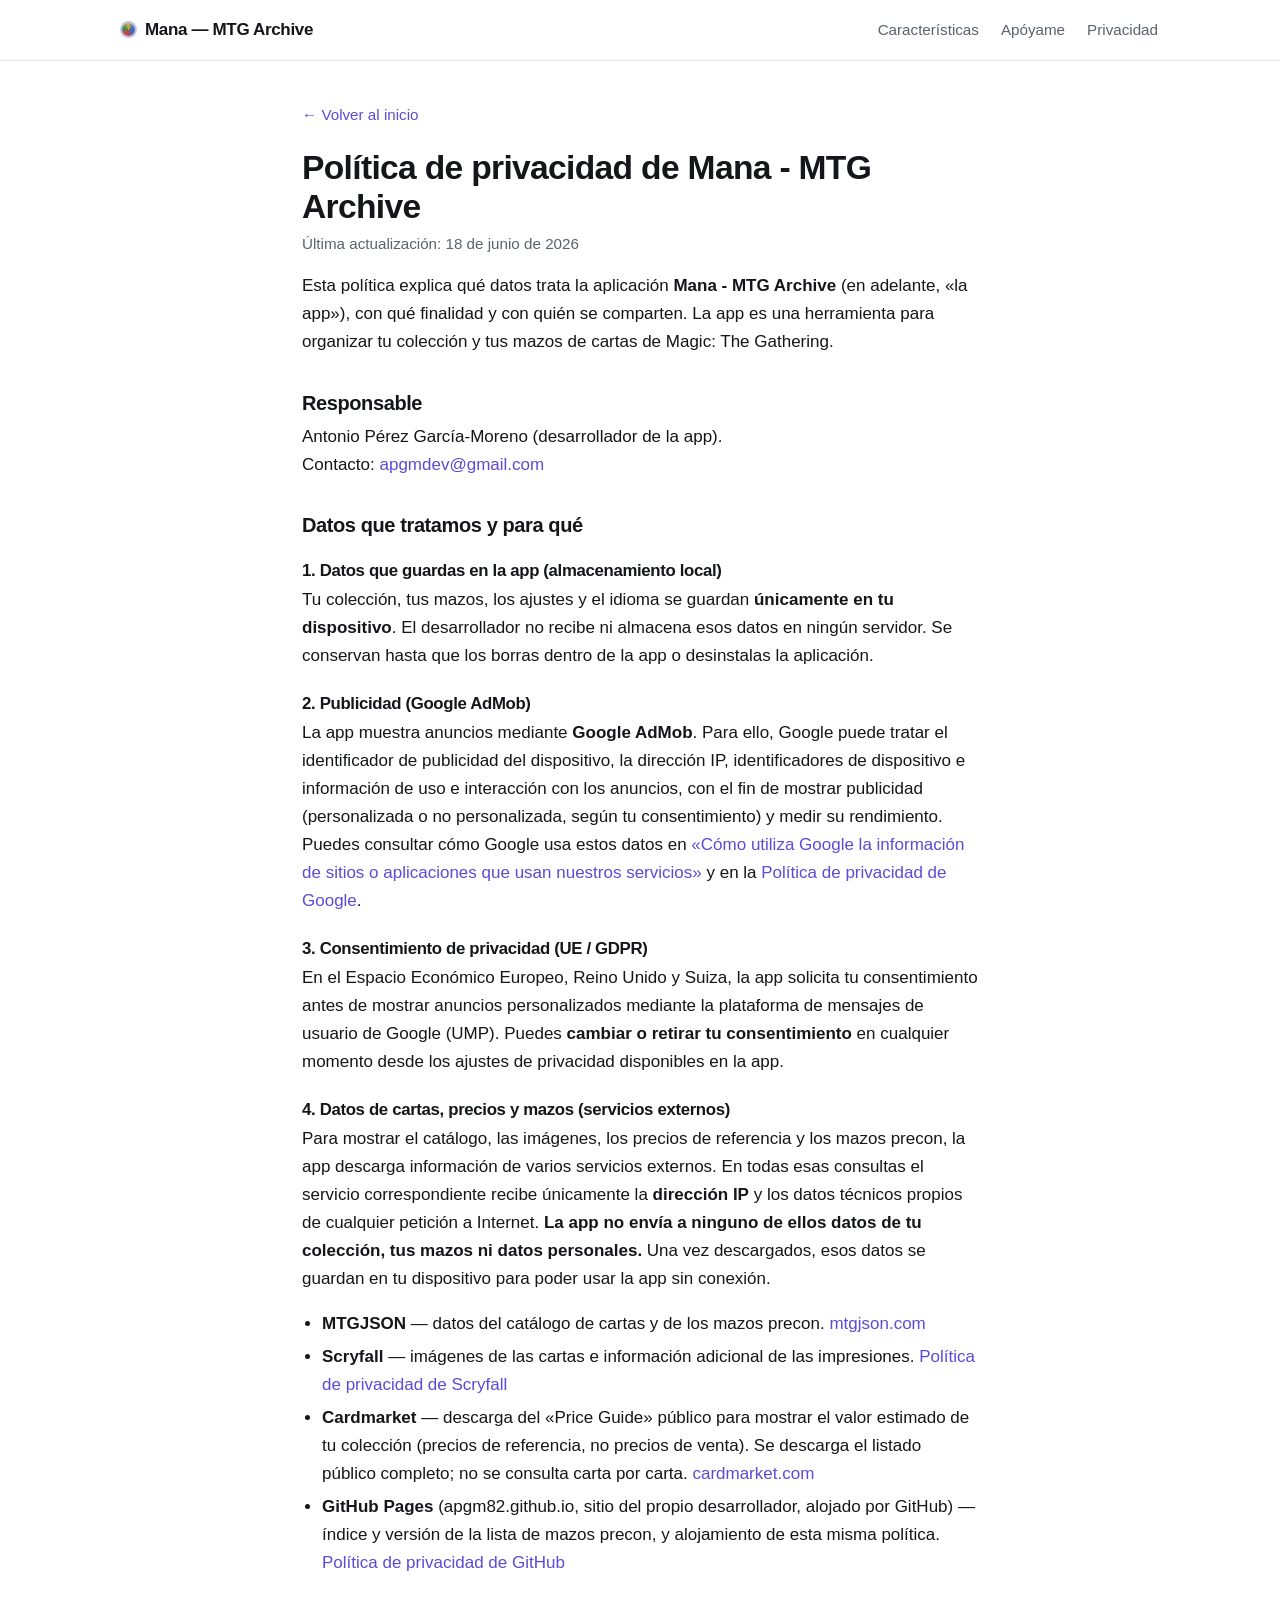
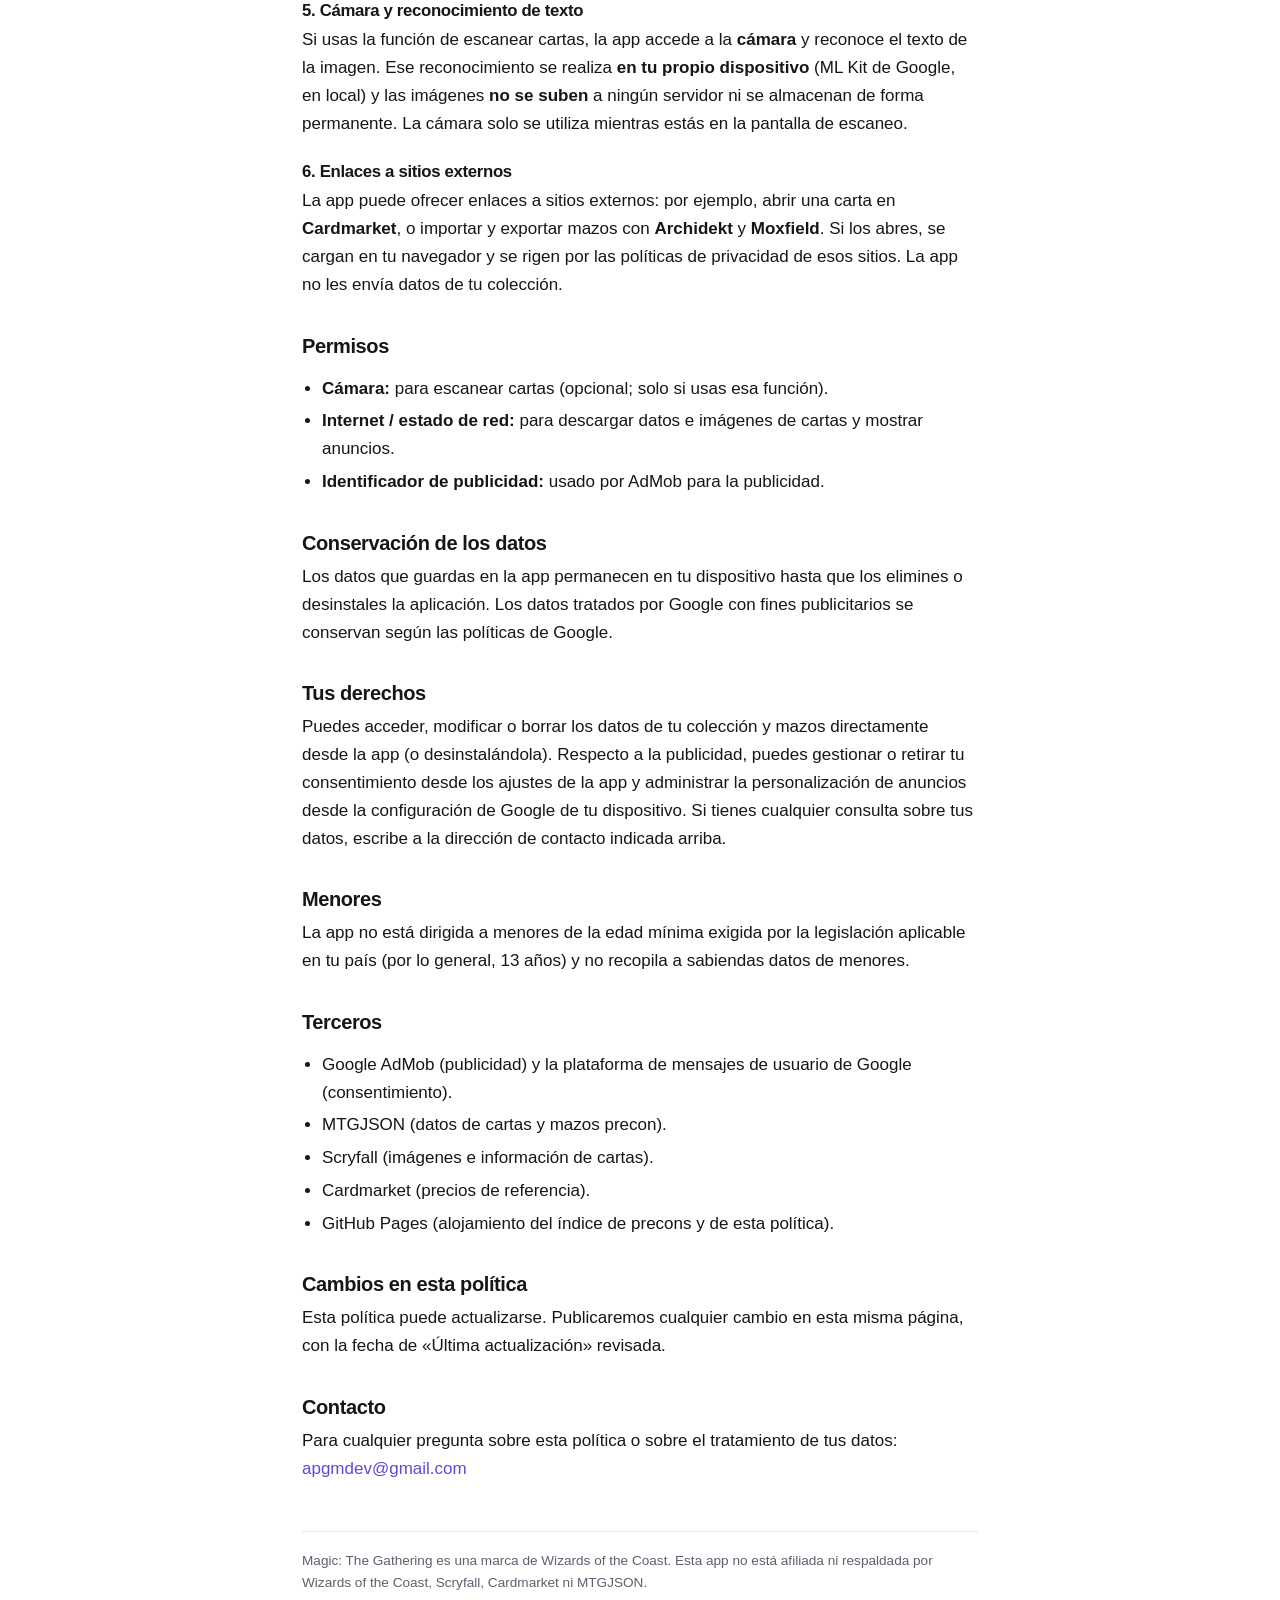
==== privacy-policy.html @ bd16915c "Politica de privacidad: anade MTGJSON, Cardmarket y GitHub Pages como servicios externos, seccion de" ====
<!DOCTYPE html>
<html lang="es">
<head>
<meta charset="utf-8">
<meta name="viewport" content="width=device-width, initial-scale=1">
<meta name="robots" content="index, follow">
<title>Política de privacidad — Mana — MTG Archive</title>
<link rel="stylesheet" href="styles.css">
</head>
<body>

<header class="topbar">
  <div class="container">
    <a class="brand" href="index.html"><span class="dot"></span> Mana — MTG Archive</a>
    <nav class="nav">
      <a href="index.html#caracteristicas">Características</a>
      <a href="index.html#apoyo">Apóyame</a>
      <a href="privacy-policy.html">Privacidad</a>
    </nav>
  </div>
</header>

<main class="doc">

<a class="back" href="index.html">← Volver al inicio</a>

<h1>Política de privacidad de Mana - MTG Archive</h1>
<p class="updated">Última actualización: 18 de junio de 2026</p>

<p>
  Esta política explica qué datos trata la aplicación <strong>Mana - MTG Archive</strong>
  (en adelante, «la app»), con qué finalidad y con quién se comparten. La app es una
  herramienta para organizar tu colección y tus mazos de cartas de Magic: The Gathering.
</p>

<h2>Responsable</h2>
<p>
  Antonio Pérez García-Moreno (desarrollador de la app).<br>
  Contacto: <a href="mailto:apgmdev@gmail.com">apgmdev@gmail.com</a>
</p>

<h2>Datos que tratamos y para qué</h2>

<h3>1. Datos que guardas en la app (almacenamiento local)</h3>
<p>
  Tu colección, tus mazos, los ajustes y el idioma se guardan <strong>únicamente en tu
  dispositivo</strong>. El desarrollador no recibe ni almacena esos datos en ningún servidor.
  Se conservan hasta que los borras dentro de la app o desinstalas la aplicación.
</p>

<h3>2. Publicidad (Google AdMob)</h3>
<p>
  La app muestra anuncios mediante <strong>Google AdMob</strong>. Para ello, Google puede
  tratar el identificador de publicidad del dispositivo, la dirección IP, identificadores de
  dispositivo e información de uso e interacción con los anuncios, con el fin de mostrar
  publicidad (personalizada o no personalizada, según tu consentimiento) y medir su rendimiento.
  Puedes consultar cómo Google usa estos datos en
  <a href="https://policies.google.com/technologies/partner-sites" target="_blank" rel="noopener">
  «Cómo utiliza Google la información de sitios o aplicaciones que usan nuestros servicios»</a>
  y en la <a href="https://policies.google.com/privacy" target="_blank" rel="noopener">Política de
  privacidad de Google</a>.
</p>

<h3>3. Consentimiento de privacidad (UE / GDPR)</h3>
<p>
  En el Espacio Económico Europeo, Reino Unido y Suiza, la app solicita tu consentimiento antes
  de mostrar anuncios personalizados mediante la plataforma de mensajes de usuario de Google (UMP).
  Puedes <strong>cambiar o retirar tu consentimiento</strong> en cualquier momento desde los
  ajustes de privacidad disponibles en la app.
</p>

<h3>4. Datos de cartas, precios y mazos (servicios externos)</h3>
<p>
  Para mostrar el catálogo, las imágenes, los precios de referencia y los mazos precon, la app
  descarga información de varios servicios externos. En todas esas consultas el servicio
  correspondiente recibe únicamente la <strong>dirección IP</strong> y los datos técnicos propios de
  cualquier petición a Internet. <strong>La app no envía a ninguno de ellos datos de tu colección,
  tus mazos ni datos personales.</strong> Una vez descargados, esos datos se guardan en tu
  dispositivo para poder usar la app sin conexión.
</p>
<ul>
  <li>
    <strong>MTGJSON</strong> — datos del catálogo de cartas y de los mazos precon.
    <a href="https://mtgjson.com/" target="_blank" rel="noopener">mtgjson.com</a>
  </li>
  <li>
    <strong>Scryfall</strong> — imágenes de las cartas e información adicional de las impresiones.
    <a href="https://scryfall.com/privacy" target="_blank" rel="noopener">Política de privacidad de Scryfall</a>
  </li>
  <li>
    <strong>Cardmarket</strong> — descarga del «Price Guide» público para mostrar el valor estimado
    de tu colección (precios de referencia, no precios de venta). Se descarga el listado público
    completo; no se consulta carta por carta.
    <a href="https://www.cardmarket.com/" target="_blank" rel="noopener">cardmarket.com</a>
  </li>
  <li>
    <strong>GitHub Pages</strong> (apgm82.github.io, sitio del propio desarrollador, alojado por
    GitHub) — índice y versión de la lista de mazos precon, y alojamiento de esta misma política.
    <a href="https://docs.github.com/en/site-policy/privacy-policies/github-general-privacy-statement" target="_blank" rel="noopener">Política de privacidad de GitHub</a>
  </li>
</ul>

<h3>5. Cámara y reconocimiento de texto</h3>
<p>
  Si usas la función de escanear cartas, la app accede a la <strong>cámara</strong> y reconoce el
  texto de la imagen. Ese reconocimiento se realiza <strong>en tu propio dispositivo</strong>
  (ML Kit de Google, en local) y las imágenes <strong>no se suben</strong> a ningún servidor ni se
  almacenan de forma permanente. La cámara solo se utiliza mientras estás en la pantalla de escaneo.
</p>

<h3>6. Enlaces a sitios externos</h3>
<p>
  La app puede ofrecer enlaces a sitios externos: por ejemplo, abrir una carta en
  <strong>Cardmarket</strong>, o importar y exportar mazos con <strong>Archidekt</strong> y
  <strong>Moxfield</strong>. Si los abres, se cargan en tu navegador y se rigen por las políticas de
  privacidad de esos sitios. La app no les envía datos de tu colección.
</p>

<h2>Permisos</h2>
<ul>
  <li><strong>Cámara:</strong> para escanear cartas (opcional; solo si usas esa función).</li>
  <li><strong>Internet / estado de red:</strong> para descargar datos e imágenes de cartas y mostrar anuncios.</li>
  <li><strong>Identificador de publicidad:</strong> usado por AdMob para la publicidad.</li>
</ul>

<h2>Conservación de los datos</h2>
<p>
  Los datos que guardas en la app permanecen en tu dispositivo hasta que los elimines o
  desinstales la aplicación. Los datos tratados por Google con fines publicitarios se conservan
  según las políticas de Google.
</p>

<h2>Tus derechos</h2>
<p>
  Puedes acceder, modificar o borrar los datos de tu colección y mazos directamente desde la app
  (o desinstalándola). Respecto a la publicidad, puedes gestionar o retirar tu consentimiento
  desde los ajustes de la app y administrar la personalización de anuncios desde la configuración
  de Google de tu dispositivo. Si tienes cualquier consulta sobre tus datos, escribe a la
  dirección de contacto indicada arriba.
</p>

<h2>Menores</h2>
<p>
  La app no está dirigida a menores de la edad mínima exigida por la legislación aplicable en tu
  país (por lo general, 13 años) y no recopila a sabiendas datos de menores.
</p>

<h2>Terceros</h2>
<ul>
  <li>Google AdMob (publicidad) y la plataforma de mensajes de usuario de Google (consentimiento).</li>
  <li>MTGJSON (datos de cartas y mazos precon).</li>
  <li>Scryfall (imágenes e información de cartas).</li>
  <li>Cardmarket (precios de referencia).</li>
  <li>GitHub Pages (alojamiento del índice de precons y de esta política).</li>
</ul>

<h2>Cambios en esta política</h2>
<p>
  Esta política puede actualizarse. Publicaremos cualquier cambio en esta misma página, con la
  fecha de «Última actualización» revisada.
</p>

<h2>Contacto</h2>
<p>
  Para cualquier pregunta sobre esta política o sobre el tratamiento de tus datos:
  <a href="mailto:apgmdev@gmail.com">apgmdev@gmail.com</a>
</p>

<footer>
  Magic: The Gathering es una marca de Wizards of the Coast. Esta app no está afiliada ni
  respaldada por Wizards of the Coast, Scryfall, Cardmarket ni MTGJSON.
</footer>

</main>
</body>
</html>
---- styles.css ----
/* ============================================================
   Mana — MTG Archive · estilos del sitio
   Paleta basada en los cinco colores de maná (WUBRG) + incoloro.
   ============================================================ */

:root {
  color-scheme: light dark;

  /* Superficies / texto (claro) */
  --bg: #ffffff;
  --surface: #f7f8fa;
  --surface-2: #eef1f6;
  --border: #e3e6ec;
  --text: #15161a;
  --muted: #5b616d;

  /* Marca */
  --accent: #5b4bd6;
  --accent-strong: #4536c0;
  --on-accent: #ffffff;

  /* Colores de maná (acentos temáticos) */
  --mana-w: #d8a93b;
  --mana-u: #2a78c2;
  --mana-b: #6b5b86;
  --mana-r: #cf4534;
  --mana-g: #2f9156;
  --mana-c: #8a909c;

  /* Hero (siempre oscuro, en ambos temas) */
  --hero-bg: #0d0c15;
  --hero-bg-2: #161427;
  --hero-text: #f1f0f6;
  --hero-muted: #b4b1c6;
  --hero-border: #2a2740;

  --radius: 16px;
  --radius-sm: 10px;
  --maxw: 1080px;
  --readw: 720px;
}

@media (prefers-color-scheme: dark) {
  :root {
    --bg: #0f1014;
    --surface: #16171d;
    --surface-2: #1d1f27;
    --border: #282b34;
    --text: #e7e8ec;
    --muted: #9aa0ab;
    --accent: #8f86ff;
    --accent-strong: #a79fff;
    --on-accent: #0c0b14;
  }
}

* { box-sizing: border-box; }
html { -webkit-text-size-adjust: 100%; scroll-behavior: smooth; }

body {
  margin: 0;
  font-family: -apple-system, BlinkMacSystemFont, "Segoe UI", Roboto, Helvetica, Arial, sans-serif;
  font-size: 17px;
  line-height: 1.65;
  color: var(--text);
  background: var(--bg);
  -webkit-font-smoothing: antialiased;
  text-rendering: optimizeLegibility;
}

a { color: var(--accent); text-decoration: none; }
a:hover { text-decoration: underline; }

h1, h2, h3 { line-height: 1.15; letter-spacing: -0.02em; }
p { margin: 0 0 1rem; }
strong { font-weight: 600; }

.container { max-width: var(--maxw); margin: 0 auto; padding: 0 22px; }
.section { padding: 72px 0; }
.section h2 {
  font-size: clamp(1.5rem, 3.4vw, 2rem);
  margin: 0 0 .5rem;
}
.section .lead { color: var(--muted); max-width: 56ch; margin: 0 0 36px; font-size: 1.08rem; }

/* ---------- Barra superior ---------- */
.topbar {
  position: sticky;
  top: 0;
  z-index: 20;
  background: color-mix(in srgb, var(--bg) 82%, transparent);
  backdrop-filter: saturate(140%) blur(10px);
  -webkit-backdrop-filter: saturate(140%) blur(10px);
  border-bottom: 1px solid var(--border);
}
.topbar .container {
  display: flex;
  align-items: center;
  justify-content: space-between;
  height: 60px;
}
.brand { display: inline-flex; align-items: center; gap: 10px; font-weight: 700; letter-spacing: -0.02em; color: var(--text); }
.brand:hover { text-decoration: none; }
.brand .dot {
  width: 13px; height: 13px; border-radius: 50%;
  background: conic-gradient(var(--mana-w), var(--mana-u), var(--mana-b), var(--mana-r), var(--mana-g), var(--mana-w));
  box-shadow: 0 0 0 2px color-mix(in srgb, var(--accent) 35%, transparent);
}
.nav { display: flex; gap: 22px; align-items: center; }
.nav a { color: var(--muted); font-size: .95rem; }
.nav a:hover { color: var(--text); text-decoration: none; }
@media (max-width: 620px) { .nav { display: none; } }

/* ---------- Botones ---------- */
.btn {
  display: inline-flex; align-items: center; gap: 10px;
  padding: 12px 22px; border-radius: 12px;
  font-weight: 600; border: 1px solid transparent;
  transition: background .15s ease, border-color .15s ease, transform .05s ease;
}
.btn:hover { text-decoration: none; }
.btn:active { transform: translateY(1px); }
.btn-primary { background: var(--accent); color: var(--on-accent); }
.btn-primary:hover { background: var(--accent-strong); }
.btn-ghost { background: transparent; color: inherit; border-color: currentColor; opacity: .9; }
.btn-ghost:hover { opacity: 1; }
.btn img { width: 20px; height: 20px; display: block; }

/* ---------- Hero ---------- */
.hero {
  position: relative;
  overflow: hidden;
  color: var(--hero-text);
  background:
    radial-gradient(1100px 520px at 78% -10%, color-mix(in srgb, var(--accent) 42%, transparent), transparent 60%),
    linear-gradient(160deg, var(--hero-bg-2), var(--hero-bg));
  border-bottom: 1px solid var(--hero-border);
}
/* rejilla sutil tipo archivador / cuadrícula de cartas */
.hero::before {
  content: "";
  position: absolute; inset: 0;
  background-image:
    linear-gradient(color-mix(in srgb, #fff 6%, transparent) 1px, transparent 1px),
    linear-gradient(90deg, color-mix(in srgb, #fff 6%, transparent) 1px, transparent 1px);
  background-size: 34px 34px;
  mask-image: radial-gradient(120% 100% at 30% 0%, #000 35%, transparent 80%);
  pointer-events: none;
}
.hero .container {
  position: relative;
  display: grid;
  grid-template-columns: 1.1fr .9fr;
  gap: 40px;
  align-items: center;
  padding-top: 84px;
  padding-bottom: 88px;
}
.eyebrow {
  display: inline-block;
  font-size: .82rem; font-weight: 600; letter-spacing: .04em; text-transform: uppercase;
  color: var(--hero-muted);
  border: 1px solid var(--hero-border);
  background: color-mix(in srgb, #fff 4%, transparent);
  padding: 6px 12px; border-radius: 999px;
  margin-bottom: 20px;
}
.hero h1 {
  font-size: clamp(2.3rem, 6vw, 3.6rem);
  margin: 0 0 16px;
}
.hero h1 .sep { color: var(--accent); -webkit-text-fill-color: var(--accent); }
.hero .tagline { font-size: 1.2rem; color: var(--hero-muted); max-width: 42ch; margin: 0 0 28px; }
.hero-actions { display: flex; flex-wrap: wrap; gap: 14px; }

/* fila de pips de maná */
.mana-row { display: flex; gap: 10px; margin-top: 30px; }
.mana-row .pip {
  width: 18px; height: 18px; border-radius: 50%;
  box-shadow: inset 0 0 0 2px rgba(0,0,0,.18), 0 1px 4px rgba(0,0,0,.35);
}
.pip.w { background: var(--mana-w); }
.pip.u { background: var(--mana-u); }
.pip.b { background: var(--mana-b); }
.pip.r { background: var(--mana-r); }
.pip.g { background: var(--mana-g); }

/* composición de cartas (CSS, sin imágenes) */
.cards-art {
  position: relative;
  height: 340px;
  margin: 0 auto;
  width: 100%;
  max-width: 380px;
}
.m-card {
  position: absolute;
  top: 50%; left: 50%;
  width: 168px; aspect-ratio: 5 / 7;
  border-radius: 14px;
  background: linear-gradient(165deg, #20203033, #0c0c16);
  border: 1px solid var(--hero-border);
  box-shadow: 0 18px 40px rgba(0,0,0,.45);
  padding: 12px;
  display: flex; flex-direction: column; gap: 10px;
}
.m-card .title { height: 14px; border-radius: 4px; background: color-mix(in srgb, #fff 12%, transparent); }
.m-card .art { flex: 1; border-radius: 8px; border: 1px solid color-mix(in srgb, #fff 10%, transparent); }
.m-card .line { height: 8px; border-radius: 3px; background: color-mix(in srgb, #fff 9%, transparent); }
.m-card .line.short { width: 60%; }
.m-card.left  { transform: translate(-50%, -50%) rotate(-13deg) translateX(-78px); }
.m-card.right { transform: translate(-50%, -50%) rotate(13deg)  translateX(78px); }
.m-card.front { transform: translate(-50%, -50%) rotate(0); z-index: 2; }
.m-card.c-u { border-color: color-mix(in srgb, var(--mana-u) 70%, #000); }
.m-card.c-u .art { background: radial-gradient(120% 120% at 30% 20%, color-mix(in srgb, var(--mana-u) 55%, transparent), transparent 70%); }
.m-card.c-r { border-color: color-mix(in srgb, var(--mana-r) 70%, #000); }
.m-card.c-r .art { background: radial-gradient(120% 120% at 30% 20%, color-mix(in srgb, var(--mana-r) 50%, transparent), transparent 70%); }
.m-card.c-g { border-color: color-mix(in srgb, var(--mana-g) 70%, #000); }
.m-card.c-g .art { background: radial-gradient(120% 120% at 30% 20%, color-mix(in srgb, var(--mana-g) 50%, transparent), transparent 70%); }

@media (max-width: 820px) {
  .hero .container { grid-template-columns: 1fr; padding-top: 60px; padding-bottom: 60px; }
  .cards-art { display: none; }
}

/* ---------- Tira de destacados ---------- */
.highlights { border-bottom: 1px solid var(--border); background: var(--surface); }
.highlights .container {
  display: flex; flex-wrap: wrap; gap: 10px 28px; justify-content: center;
  padding: 18px 22px; color: var(--muted); font-size: .95rem;
}
.highlights b { color: var(--text); font-weight: 600; }
.highlights .sepdot { color: var(--border); }

/* ---------- Características ---------- */
.grid {
  display: grid;
  grid-template-columns: repeat(3, 1fr);
  gap: 18px;
}
@media (max-width: 880px) { .grid { grid-template-columns: repeat(2, 1fr); } }
@media (max-width: 560px) { .grid { grid-template-columns: 1fr; } }

.feature {
  position: relative;
  background: var(--surface);
  border: 1px solid var(--border);
  border-radius: var(--radius);
  padding: 22px 22px 24px;
  overflow: hidden;
}
.feature::before {
  content: "";
  position: absolute; top: 0; left: 0; right: 0; height: 4px;
  background: var(--c, var(--accent));
}
.feature h3 { font-size: 1.12rem; margin: 6px 0 8px; }
.feature p { color: var(--muted); margin: 0; font-size: .98rem; }

/* ---------- Banda de apoyo ---------- */
.support { background: var(--surface-2); border-top: 1px solid var(--border); border-bottom: 1px solid var(--border); }
.support .container { text-align: center; padding: 56px 22px; }
.support h2 { margin: 0 0 .4rem; }
.support p { color: var(--muted); max-width: 52ch; margin: 0 auto 22px; }

/* ---------- Pie ---------- */
.site-footer { color: var(--muted); font-size: .9rem; }
.site-footer .container { padding: 34px 22px 56px; }
.site-footer a { color: var(--muted); text-decoration: underline; }
.site-footer .row { display: flex; flex-wrap: wrap; gap: 8px 18px; margin-bottom: 12px; }
.site-footer .legal { max-width: 70ch; }

/* ============================================================
   Página de política de privacidad (texto largo)
   ============================================================ */
.doc { max-width: var(--readw); margin: 0 auto; padding: 40px 22px 80px; }
.doc .back { display: inline-block; margin-bottom: 22px; font-size: .95rem; }
.doc h1 { font-size: clamp(1.7rem, 4vw, 2.1rem); margin: 0 0 .3rem; }
.doc .updated { color: var(--muted); font-size: .95rem; margin-top: 0; }
.doc h2 { font-size: 1.25rem; margin: 2.2rem 0 .5rem; }
.doc h3 { font-size: 1.05rem; margin: 1.5rem 0 .35rem; }
.doc ul { padding-left: 1.25rem; }
.doc ul li { margin: .3rem 0; }
.doc code { background: var(--surface-2); padding: .12em .4em; border-radius: 5px; font-size: .9em; }
.doc footer { margin-top: 3rem; padding-top: 18px; border-top: 1px solid var(--border); color: var(--muted); font-size: .85rem; }
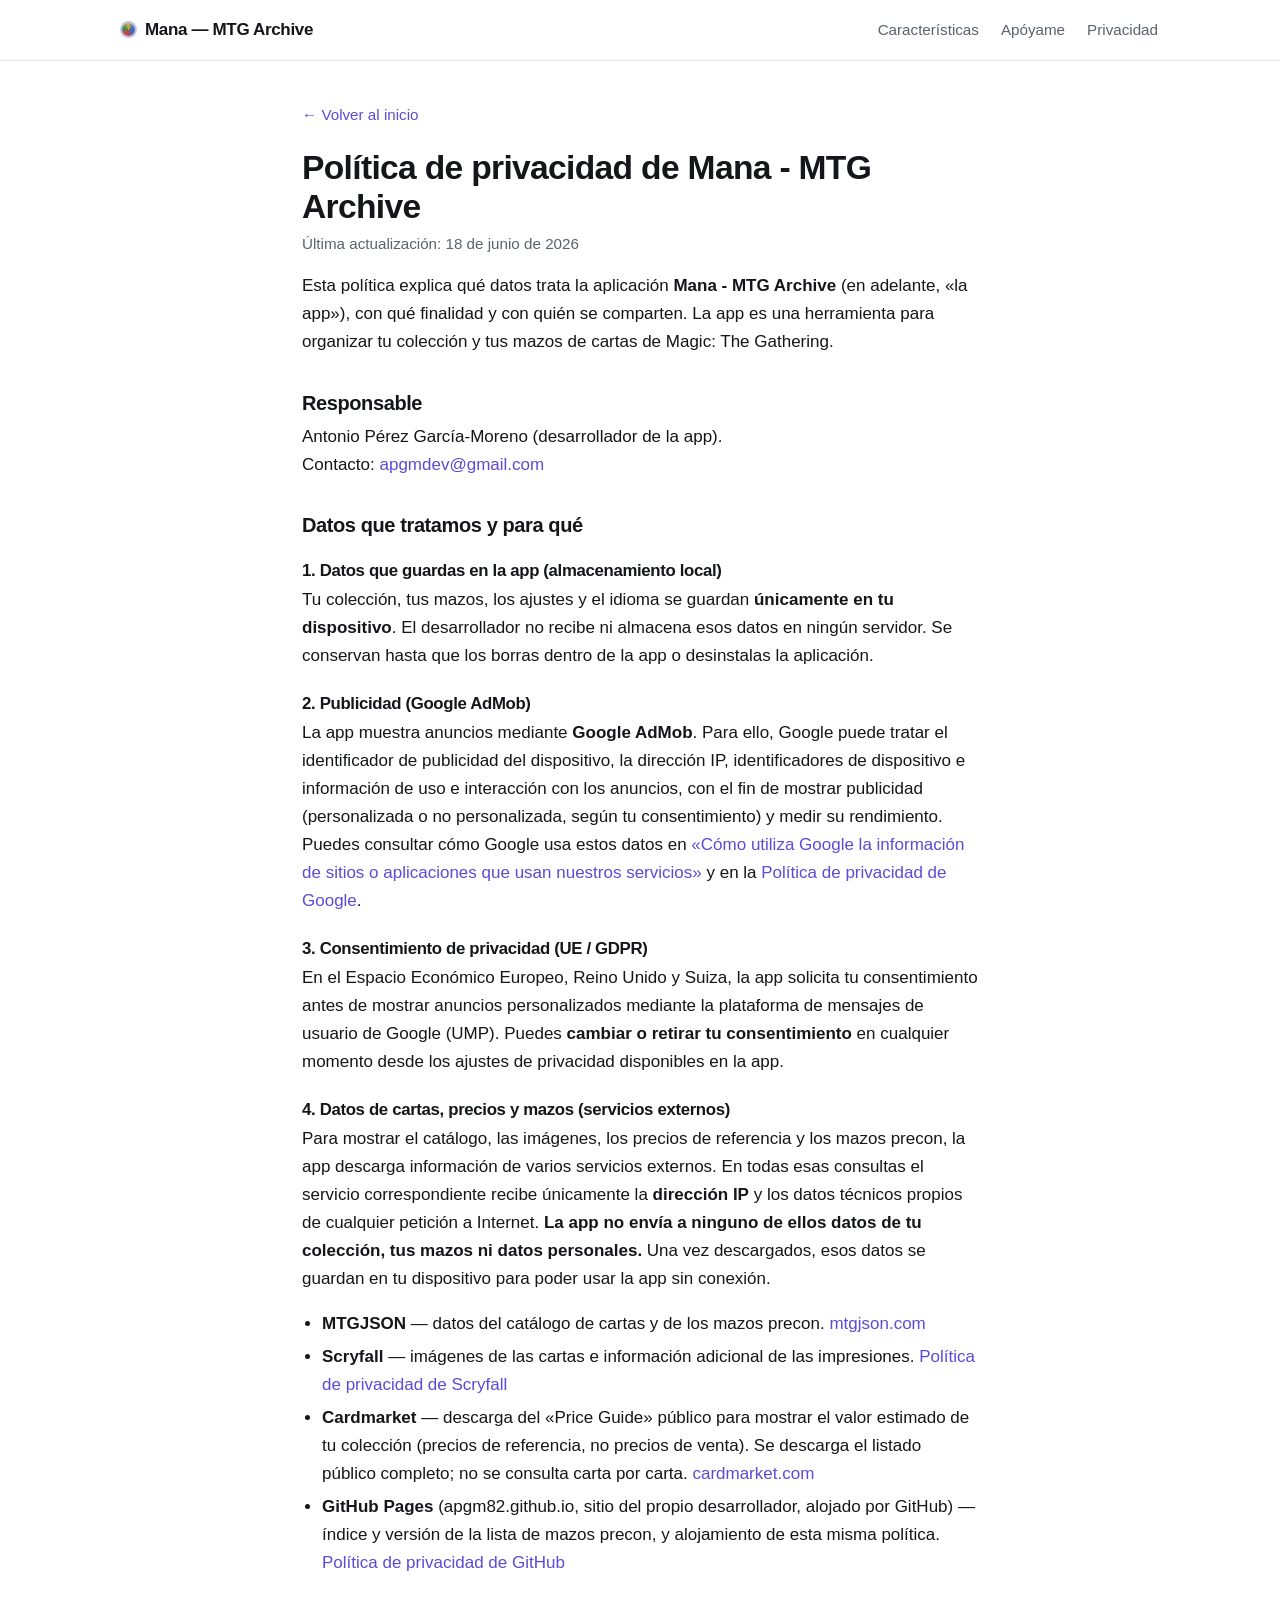
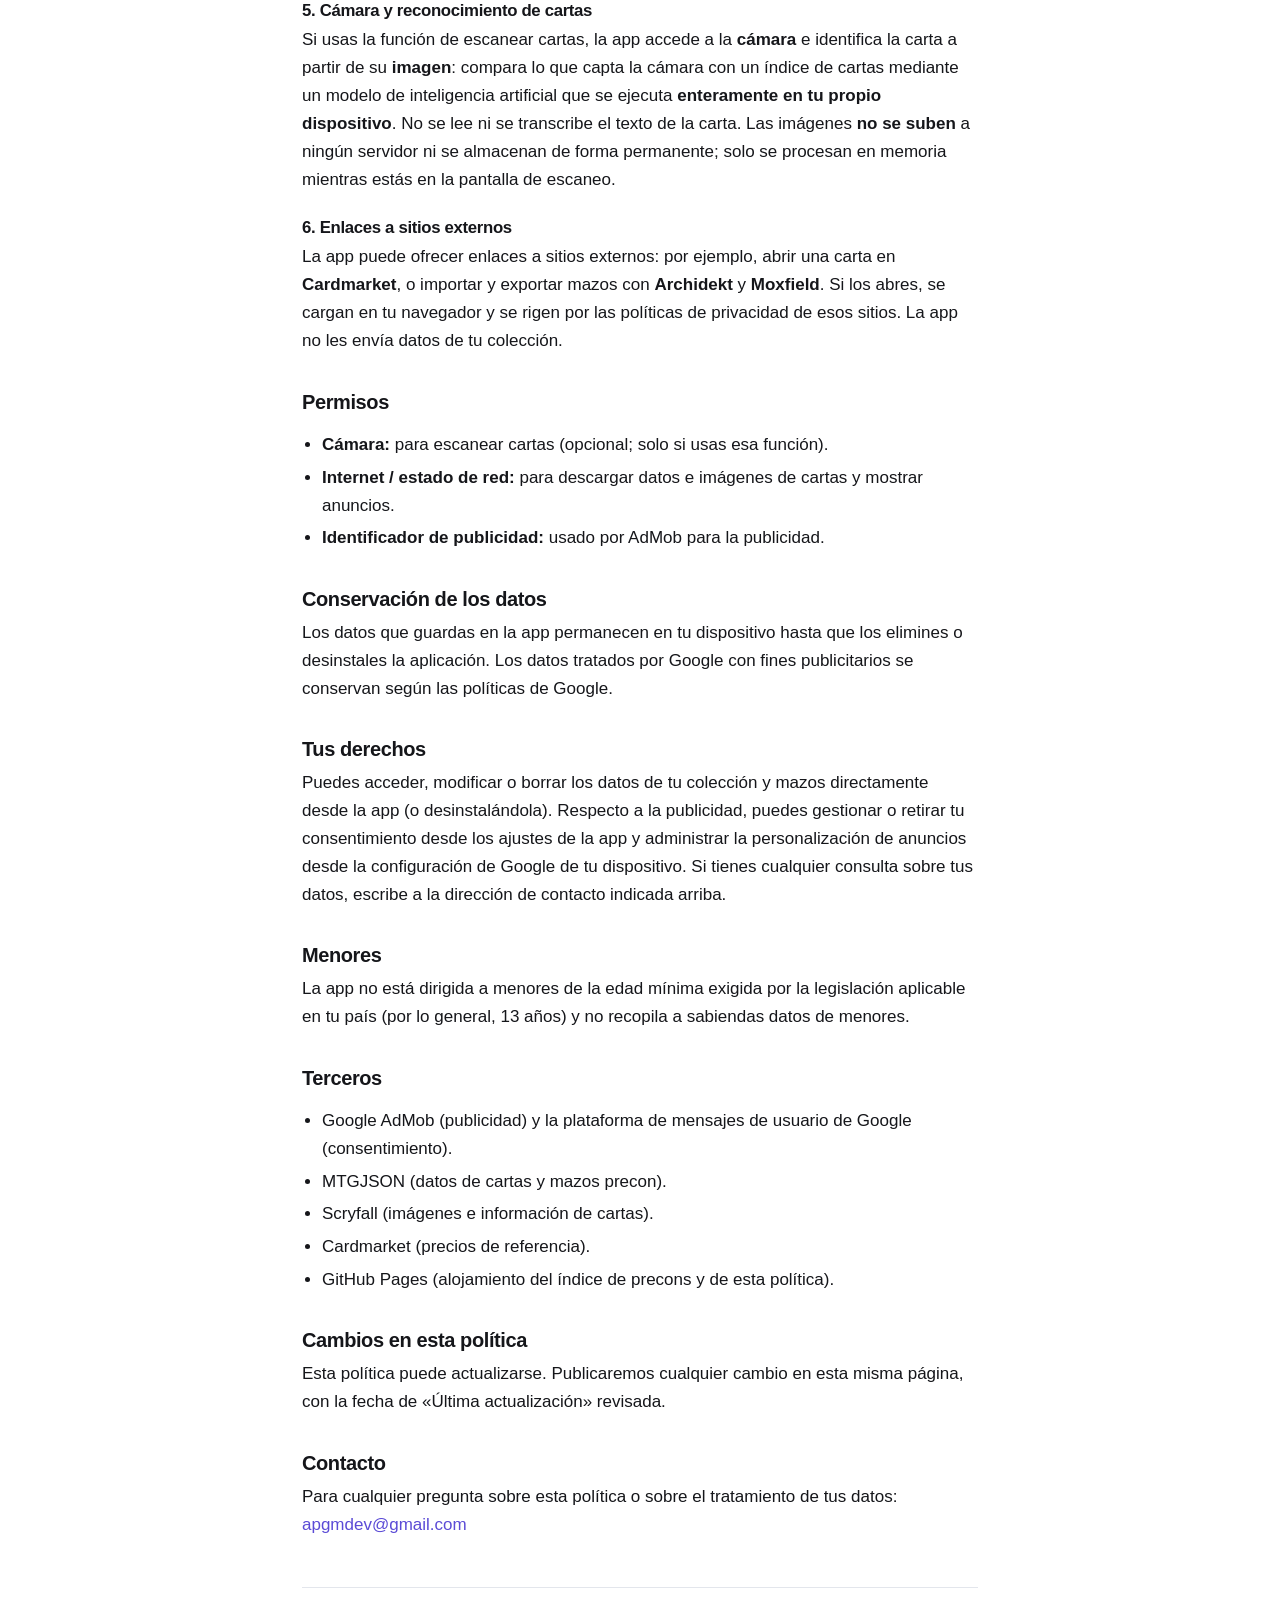
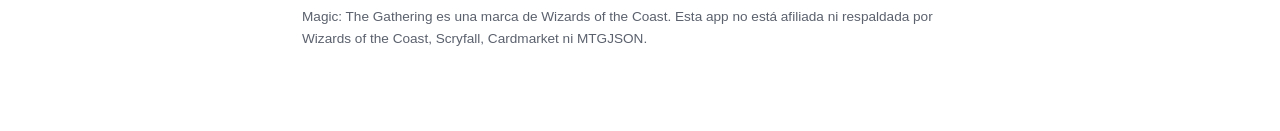
==== commit fa4177a0: "Politica de privacidad: corrige el escaneo (reconocimiento visual en local con IA, no OCR de texto n" ====
--- a/privacy-policy.html
+++ b/privacy-policy.html
@@ -100,12 +100,14 @@
   </li>
 </ul>
 
-<h3>5. Cámara y reconocimiento de texto</h3>
+<h3>5. Cámara y reconocimiento de cartas</h3>
 <p>
-  Si usas la función de escanear cartas, la app accede a la <strong>cámara</strong> y reconoce el
-  texto de la imagen. Ese reconocimiento se realiza <strong>en tu propio dispositivo</strong>
-  (ML Kit de Google, en local) y las imágenes <strong>no se suben</strong> a ningún servidor ni se
-  almacenan de forma permanente. La cámara solo se utiliza mientras estás en la pantalla de escaneo.
+  Si usas la función de escanear cartas, la app accede a la <strong>cámara</strong> e identifica la
+  carta a partir de su <strong>imagen</strong>: compara lo que capta la cámara con un índice de
+  cartas mediante un modelo de inteligencia artificial que se ejecuta <strong>enteramente en tu
+  propio dispositivo</strong>. No se lee ni se transcribe el texto de la carta. Las imágenes
+  <strong>no se suben</strong> a ningún servidor ni se almacenan de forma permanente; solo se
+  procesan en memoria mientras estás en la pantalla de escaneo.
 </p>
 
 <h3>6. Enlaces a sitios externos</h3>
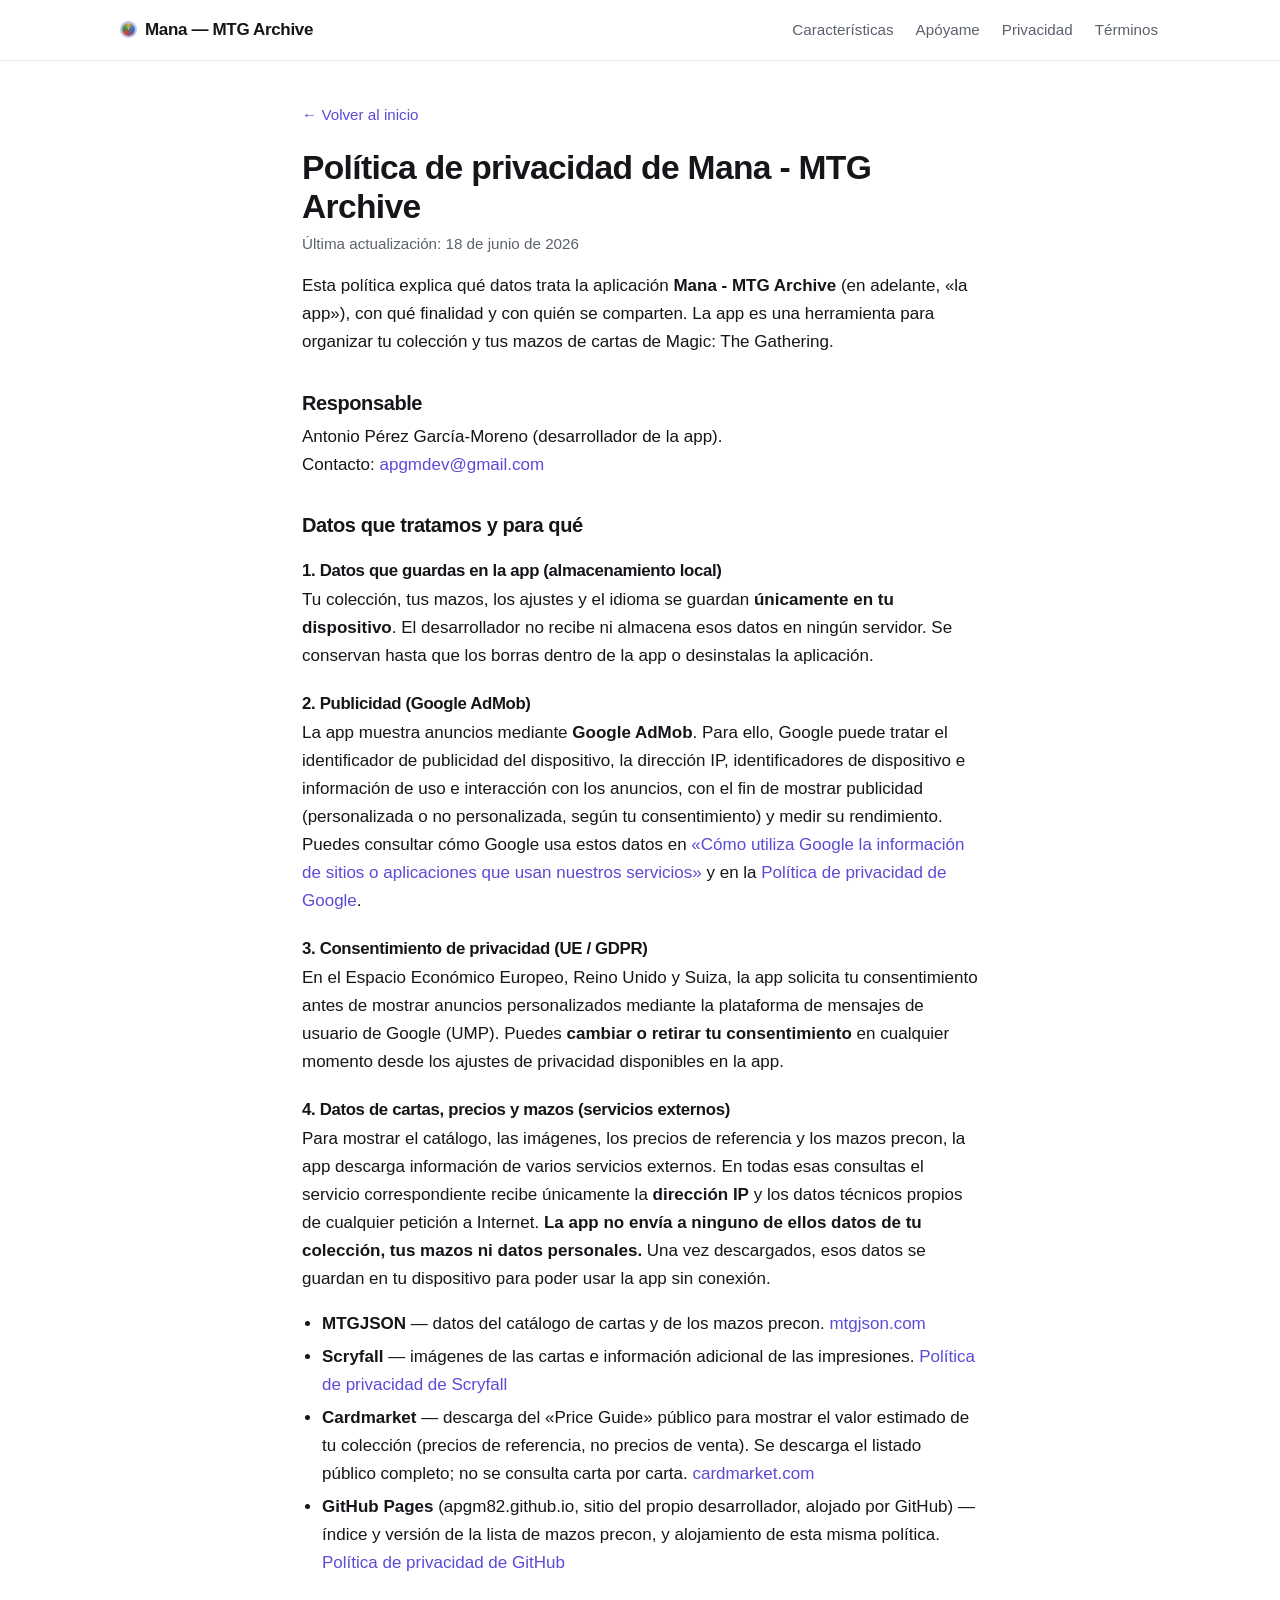
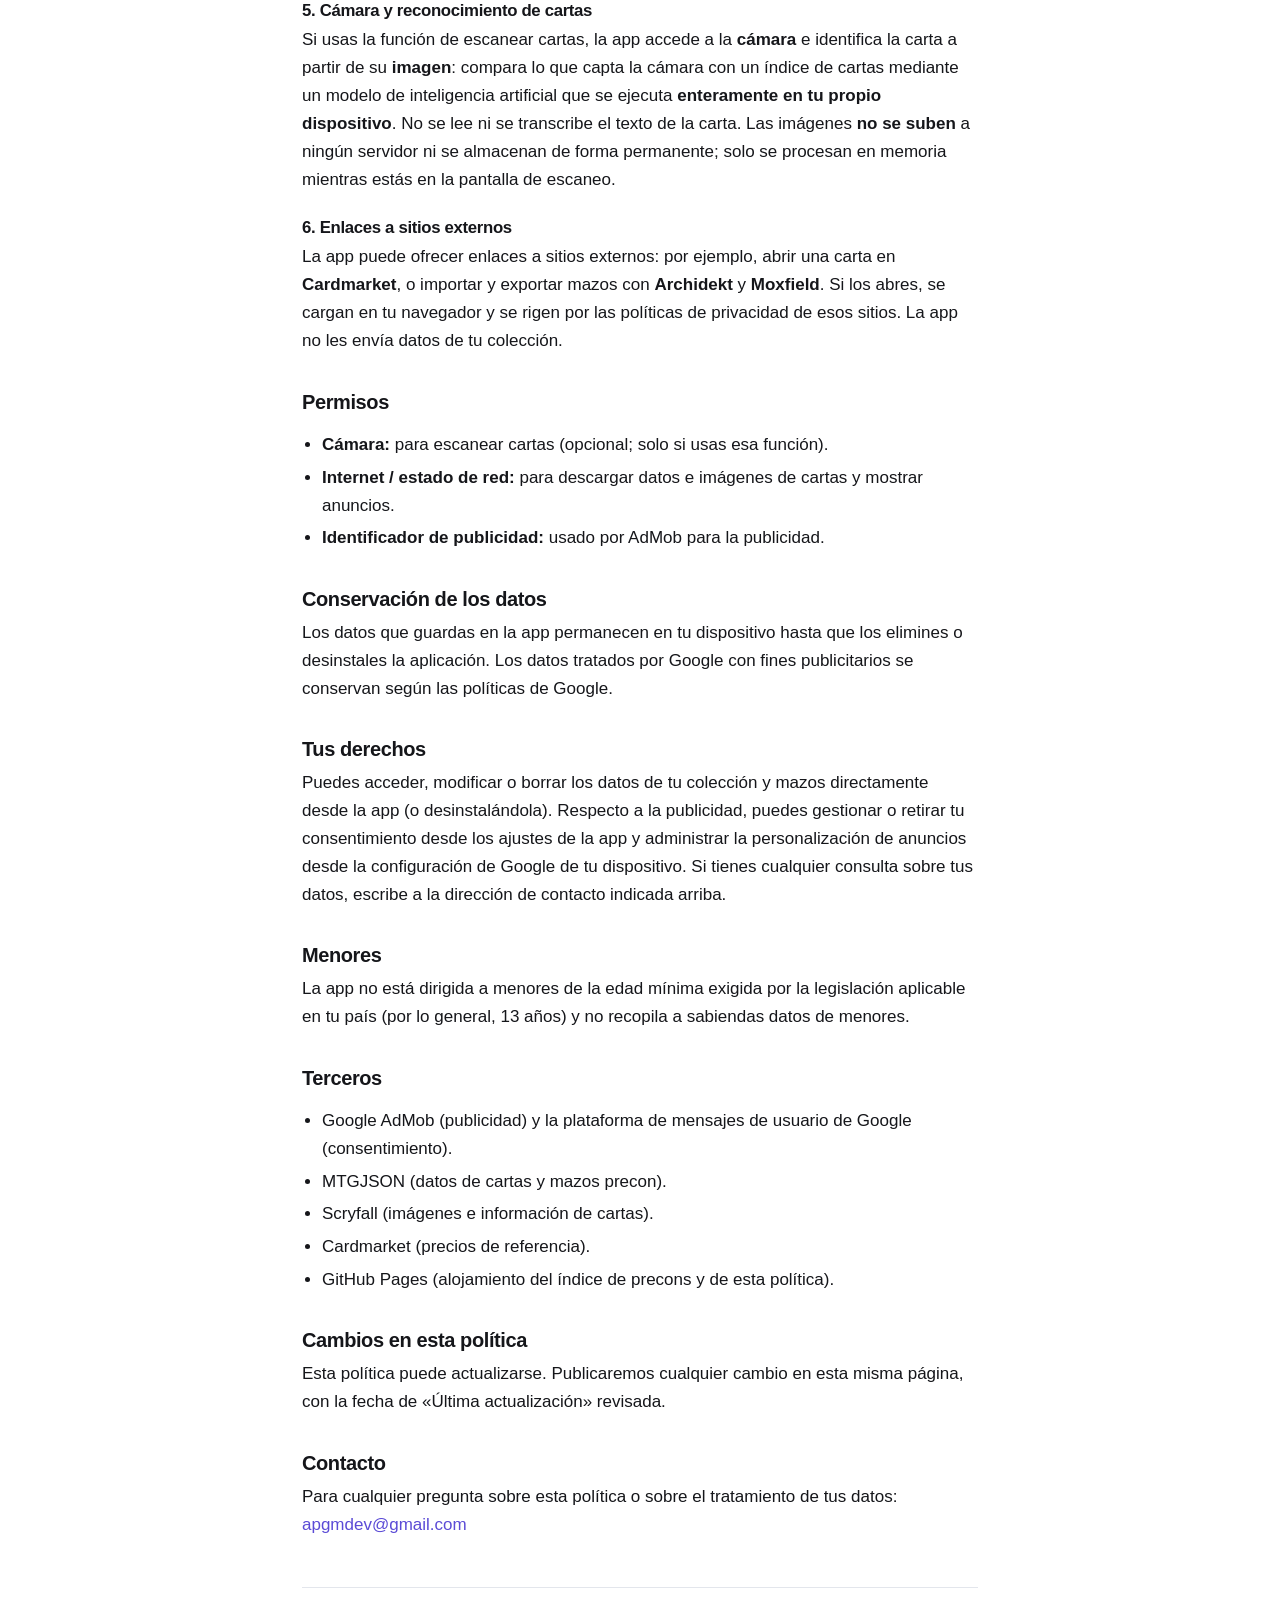
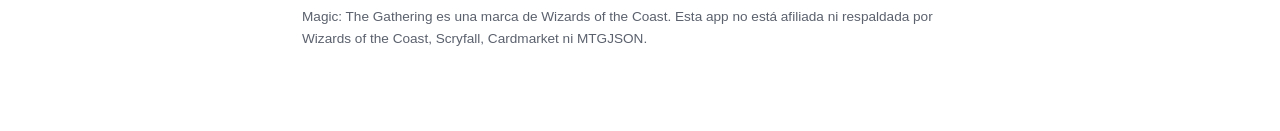
==== commit d8157f51: "Anade pagina de Terminos de servicio y la enlaza en la navegacion y el pie" ====
--- a/privacy-policy.html
+++ b/privacy-policy.html
@@ -16,6 +16,7 @@
       <a href="index.html#caracteristicas">Características</a>
       <a href="index.html#apoyo">Apóyame</a>
       <a href="privacy-policy.html">Privacidad</a>
+      <a href="terms.html">Términos</a>
     </nav>
   </div>
 </header>
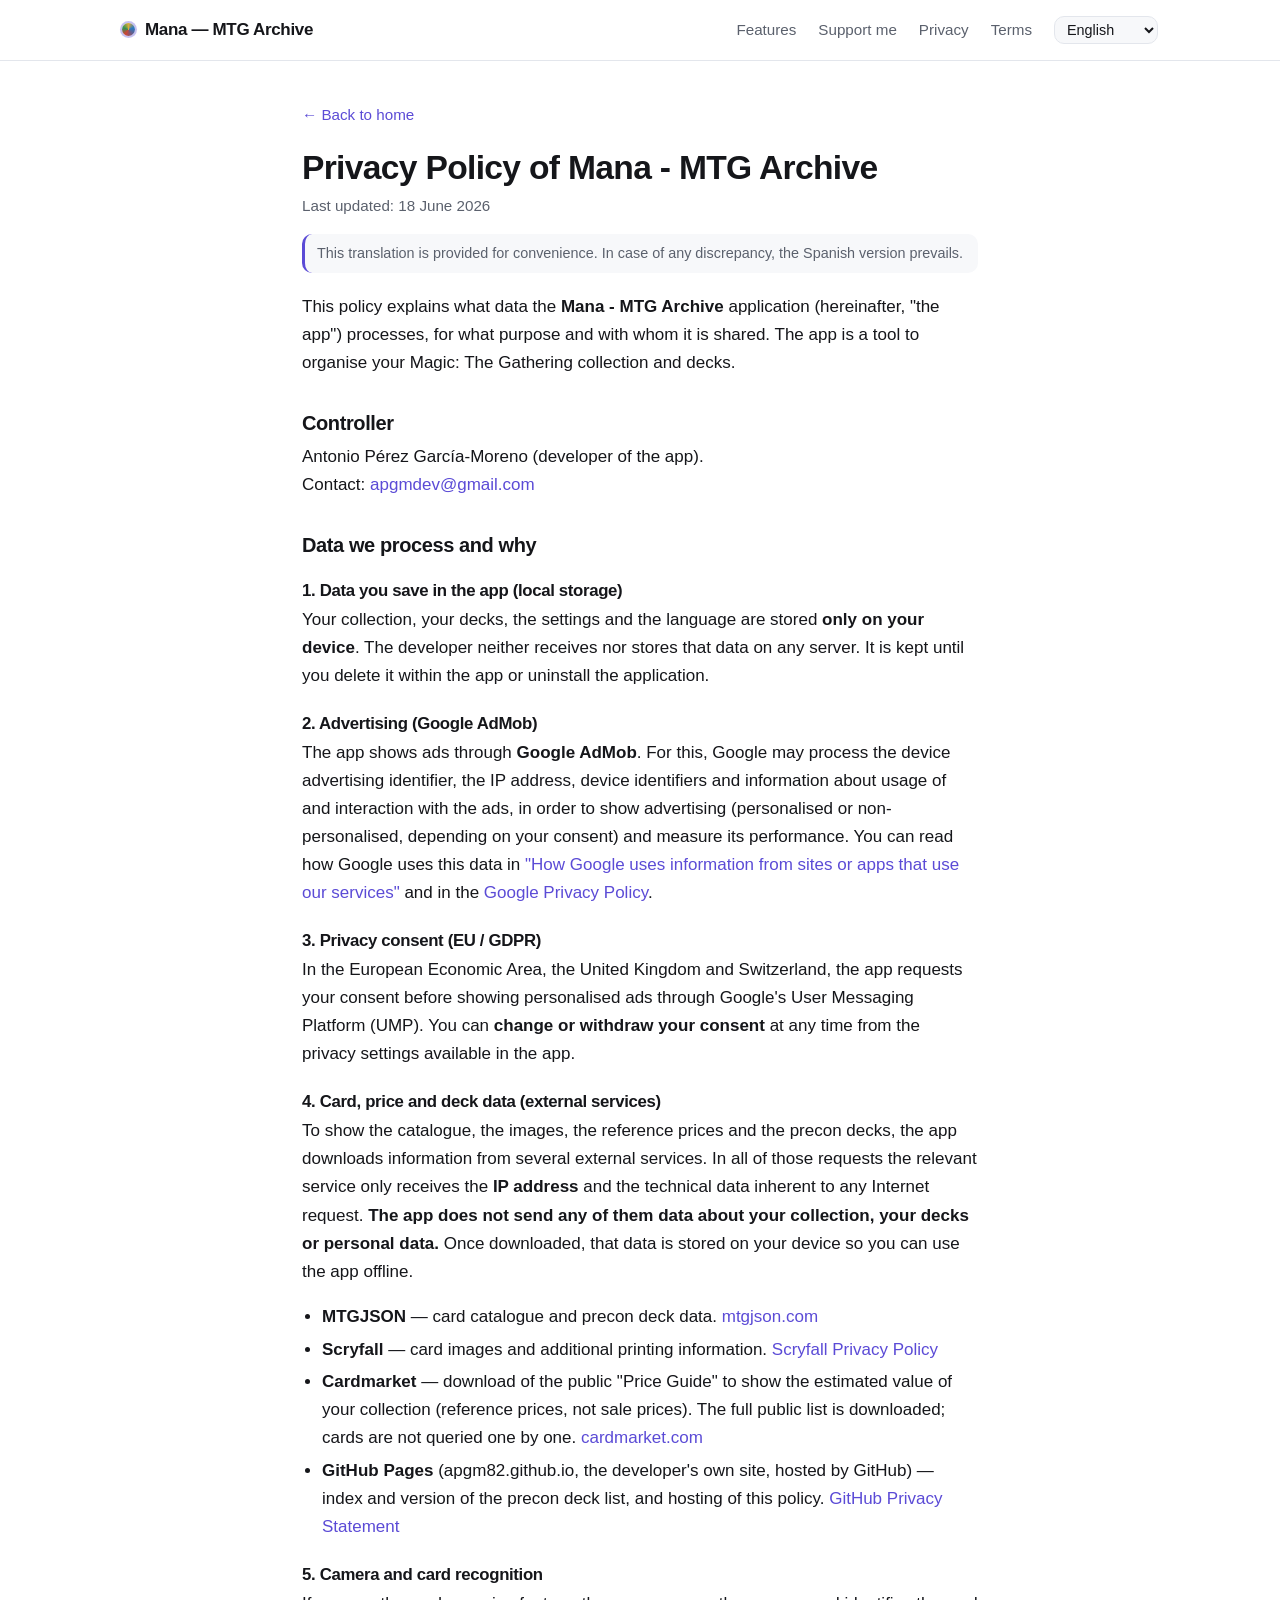
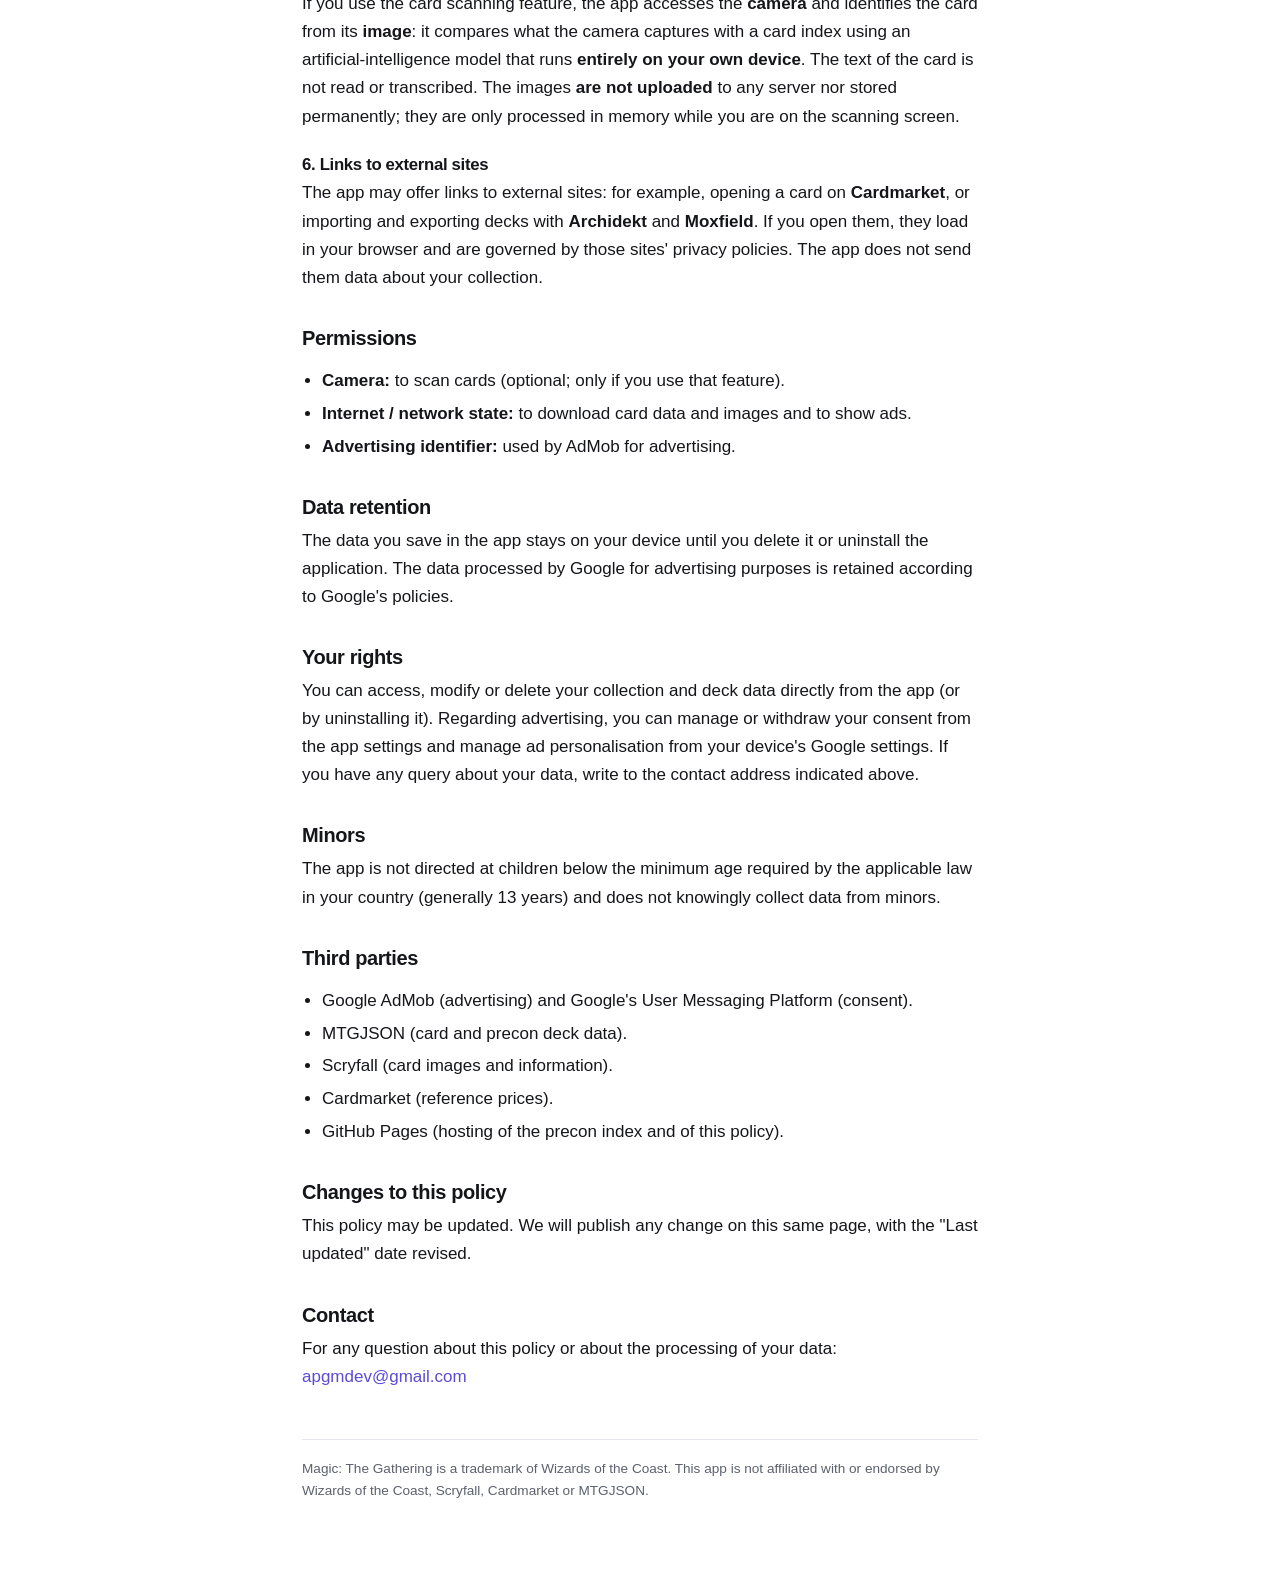
==== commit 778ff949: "Web multiidioma: selector de idioma (7 idiomas) con i18n.js; ES base en el HTML, resto por JS; nota " ====
--- a/privacy-policy.html
+++ b/privacy-policy.html
@@ -4,8 +4,9 @@
 <meta charset="utf-8">
 <meta name="viewport" content="width=device-width, initial-scale=1">
 <meta name="robots" content="index, follow">
-<title>Política de privacidad — Mana — MTG Archive</title>
+<title data-i18n="meta.title.privacy">Política de privacidad — Mana — MTG Archive</title>
 <link rel="stylesheet" href="styles.css">
+<script src="i18n.js" defer></script>
 </head>
 <body>
 
@@ -13,44 +14,46 @@
   <div class="container">
     <a class="brand" href="index.html"><span class="dot"></span> Mana — MTG Archive</a>
     <nav class="nav">
-      <a href="index.html#caracteristicas">Características</a>
-      <a href="index.html#apoyo">Apóyame</a>
-      <a href="privacy-policy.html">Privacidad</a>
-      <a href="terms.html">Términos</a>
+      <a href="index.html#caracteristicas" data-i18n="nav.features">Características</a>
+      <a href="index.html#apoyo" data-i18n="nav.support">Apóyame</a>
+      <a href="privacy-policy.html" data-i18n="nav.privacy">Privacidad</a>
+      <a href="terms.html" data-i18n="nav.terms">Términos</a>
+      <select id="langsel" class="langsel" aria-label="Idioma / Language"></select>
     </nav>
   </div>
 </header>
 
 <main class="doc">
 
-<a class="back" href="index.html">← Volver al inicio</a>
+<a class="back" href="index.html" data-i18n="back">← Volver al inicio</a>
 
-<h1>Política de privacidad de Mana - MTG Archive</h1>
-<p class="updated">Última actualización: 18 de junio de 2026</p>
+<h1 data-i18n="p.h1">Política de privacidad de Mana - MTG Archive</h1>
+<p class="updated" data-i18n="p.updated">Última actualización: 18 de junio de 2026</p>
+<p class="trans-note" data-i18n="note" style="display:none"></p>
 
-<p>
+<p data-i18n="p.intro">
   Esta política explica qué datos trata la aplicación <strong>Mana - MTG Archive</strong>
   (en adelante, «la app»), con qué finalidad y con quién se comparten. La app es una
   herramienta para organizar tu colección y tus mazos de cartas de Magic: The Gathering.
 </p>
 
-<h2>Responsable</h2>
-<p>
+<h2 data-i18n="p.resp.h2">Responsable</h2>
+<p data-i18n="p.resp.p">
   Antonio Pérez García-Moreno (desarrollador de la app).<br>
   Contacto: <a href="mailto:apgmdev@gmail.com">apgmdev@gmail.com</a>
 </p>
 
-<h2>Datos que tratamos y para qué</h2>
+<h2 data-i18n="p.data.h2">Datos que tratamos y para qué</h2>
 
-<h3>1. Datos que guardas en la app (almacenamiento local)</h3>
-<p>
+<h3 data-i18n="p.s1.h3">1. Datos que guardas en la app (almacenamiento local)</h3>
+<p data-i18n="p.s1.p">
   Tu colección, tus mazos, los ajustes y el idioma se guardan <strong>únicamente en tu
   dispositivo</strong>. El desarrollador no recibe ni almacena esos datos en ningún servidor.
   Se conservan hasta que los borras dentro de la app o desinstalas la aplicación.
 </p>
 
-<h3>2. Publicidad (Google AdMob)</h3>
-<p>
+<h3 data-i18n="p.s2.h3">2. Publicidad (Google AdMob)</h3>
+<p data-i18n="p.s2.p">
   La app muestra anuncios mediante <strong>Google AdMob</strong>. Para ello, Google puede
   tratar el identificador de publicidad del dispositivo, la dirección IP, identificadores de
   dispositivo e información de uso e interacción con los anuncios, con el fin de mostrar
@@ -62,16 +65,16 @@
   privacidad de Google</a>.
 </p>
 
-<h3>3. Consentimiento de privacidad (UE / GDPR)</h3>
-<p>
+<h3 data-i18n="p.s3.h3">3. Consentimiento de privacidad (UE / GDPR)</h3>
+<p data-i18n="p.s3.p">
   En el Espacio Económico Europeo, Reino Unido y Suiza, la app solicita tu consentimiento antes
   de mostrar anuncios personalizados mediante la plataforma de mensajes de usuario de Google (UMP).
   Puedes <strong>cambiar o retirar tu consentimiento</strong> en cualquier momento desde los
   ajustes de privacidad disponibles en la app.
 </p>
 
-<h3>4. Datos de cartas, precios y mazos (servicios externos)</h3>
-<p>
+<h3 data-i18n="p.s4.h3">4. Datos de cartas, precios y mazos (servicios externos)</h3>
+<p data-i18n="p.s4.p">
   Para mostrar el catálogo, las imágenes, los precios de referencia y los mazos precon, la app
   descarga información de varios servicios externos. En todas esas consultas el servicio
   correspondiente recibe únicamente la <strong>dirección IP</strong> y los datos técnicos propios de
@@ -80,29 +83,29 @@
   dispositivo para poder usar la app sin conexión.
 </p>
 <ul>
-  <li>
+  <li data-i18n="p.s4.li1">
     <strong>MTGJSON</strong> — datos del catálogo de cartas y de los mazos precon.
     <a href="https://mtgjson.com/" target="_blank" rel="noopener">mtgjson.com</a>
   </li>
-  <li>
+  <li data-i18n="p.s4.li2">
     <strong>Scryfall</strong> — imágenes de las cartas e información adicional de las impresiones.
     <a href="https://scryfall.com/privacy" target="_blank" rel="noopener">Política de privacidad de Scryfall</a>
   </li>
-  <li>
+  <li data-i18n="p.s4.li3">
     <strong>Cardmarket</strong> — descarga del «Price Guide» público para mostrar el valor estimado
     de tu colección (precios de referencia, no precios de venta). Se descarga el listado público
     completo; no se consulta carta por carta.
     <a href="https://www.cardmarket.com/" target="_blank" rel="noopener">cardmarket.com</a>
   </li>
-  <li>
+  <li data-i18n="p.s4.li4">
     <strong>GitHub Pages</strong> (apgm82.github.io, sitio del propio desarrollador, alojado por
     GitHub) — índice y versión de la lista de mazos precon, y alojamiento de esta misma política.
     <a href="https://docs.github.com/en/site-policy/privacy-policies/github-general-privacy-statement" target="_blank" rel="noopener">Política de privacidad de GitHub</a>
   </li>
 </ul>
 
-<h3>5. Cámara y reconocimiento de cartas</h3>
-<p>
+<h3 data-i18n="p.s5.h3">5. Cámara y reconocimiento de cartas</h3>
+<p data-i18n="p.s5.p">
   Si usas la función de escanear cartas, la app accede a la <strong>cámara</strong> e identifica la
   carta a partir de su <strong>imagen</strong>: compara lo que capta la cámara con un índice de
   cartas mediante un modelo de inteligencia artificial que se ejecuta <strong>enteramente en tu
@@ -111,30 +114,30 @@
   procesan en memoria mientras estás en la pantalla de escaneo.
 </p>
 
-<h3>6. Enlaces a sitios externos</h3>
-<p>
+<h3 data-i18n="p.s6.h3">6. Enlaces a sitios externos</h3>
+<p data-i18n="p.s6.p">
   La app puede ofrecer enlaces a sitios externos: por ejemplo, abrir una carta en
   <strong>Cardmarket</strong>, o importar y exportar mazos con <strong>Archidekt</strong> y
   <strong>Moxfield</strong>. Si los abres, se cargan en tu navegador y se rigen por las políticas de
   privacidad de esos sitios. La app no les envía datos de tu colección.
 </p>
 
-<h2>Permisos</h2>
+<h2 data-i18n="p.perm.h2">Permisos</h2>
 <ul>
-  <li><strong>Cámara:</strong> para escanear cartas (opcional; solo si usas esa función).</li>
-  <li><strong>Internet / estado de red:</strong> para descargar datos e imágenes de cartas y mostrar anuncios.</li>
-  <li><strong>Identificador de publicidad:</strong> usado por AdMob para la publicidad.</li>
+  <li data-i18n="p.perm.li1"><strong>Cámara:</strong> para escanear cartas (opcional; solo si usas esa función).</li>
+  <li data-i18n="p.perm.li2"><strong>Internet / estado de red:</strong> para descargar datos e imágenes de cartas y mostrar anuncios.</li>
+  <li data-i18n="p.perm.li3"><strong>Identificador de publicidad:</strong> usado por AdMob para la publicidad.</li>
 </ul>
 
-<h2>Conservación de los datos</h2>
-<p>
+<h2 data-i18n="p.ret.h2">Conservación de los datos</h2>
+<p data-i18n="p.ret.p">
   Los datos que guardas en la app permanecen en tu dispositivo hasta que los elimines o
   desinstales la aplicación. Los datos tratados por Google con fines publicitarios se conservan
   según las políticas de Google.
 </p>
 
-<h2>Tus derechos</h2>
-<p>
+<h2 data-i18n="p.rights.h2">Tus derechos</h2>
+<p data-i18n="p.rights.p">
   Puedes acceder, modificar o borrar los datos de tu colección y mazos directamente desde la app
   (o desinstalándola). Respecto a la publicidad, puedes gestionar o retirar tu consentimiento
   desde los ajustes de la app y administrar la personalización de anuncios desde la configuración
@@ -142,34 +145,34 @@
   dirección de contacto indicada arriba.
 </p>
 
-<h2>Menores</h2>
-<p>
+<h2 data-i18n="p.minors.h2">Menores</h2>
+<p data-i18n="p.minors.p">
   La app no está dirigida a menores de la edad mínima exigida por la legislación aplicable en tu
   país (por lo general, 13 años) y no recopila a sabiendas datos de menores.
 </p>
 
-<h2>Terceros</h2>
+<h2 data-i18n="p.third.h2">Terceros</h2>
 <ul>
-  <li>Google AdMob (publicidad) y la plataforma de mensajes de usuario de Google (consentimiento).</li>
-  <li>MTGJSON (datos de cartas y mazos precon).</li>
-  <li>Scryfall (imágenes e información de cartas).</li>
-  <li>Cardmarket (precios de referencia).</li>
-  <li>GitHub Pages (alojamiento del índice de precons y de esta política).</li>
+  <li data-i18n="p.third.li1">Google AdMob (publicidad) y la plataforma de mensajes de usuario de Google (consentimiento).</li>
+  <li data-i18n="p.third.li2">MTGJSON (datos de cartas y mazos precon).</li>
+  <li data-i18n="p.third.li3">Scryfall (imágenes e información de cartas).</li>
+  <li data-i18n="p.third.li4">Cardmarket (precios de referencia).</li>
+  <li data-i18n="p.third.li5">GitHub Pages (alojamiento del índice de precons y de esta política).</li>
 </ul>
 
-<h2>Cambios en esta política</h2>
-<p>
+<h2 data-i18n="p.changes.h2">Cambios en esta política</h2>
+<p data-i18n="p.changes.p">
   Esta política puede actualizarse. Publicaremos cualquier cambio en esta misma página, con la
   fecha de «Última actualización» revisada.
 </p>
 
-<h2>Contacto</h2>
-<p>
+<h2 data-i18n="p.contact.h2">Contacto</h2>
+<p data-i18n="p.contact.p">
   Para cualquier pregunta sobre esta política o sobre el tratamiento de tus datos:
   <a href="mailto:apgmdev@gmail.com">apgmdev@gmail.com</a>
 </p>
 
-<footer>
+<footer data-i18n="p.footer">
   Magic: The Gathering es una marca de Wizards of the Coast. Esta app no está afiliada ni
   respaldada por Wizards of the Coast, Scryfall, Cardmarket ni MTGJSON.
 </footer>
--- a/styles.css
+++ b/styles.css
@@ -283,3 +283,34 @@
 .doc ul li { margin: .3rem 0; }
 .doc code { background: var(--surface-2); padding: .12em .4em; border-radius: 5px; font-size: .9em; }
 .doc footer { margin-top: 3rem; padding-top: 18px; border-top: 1px solid var(--border); color: var(--muted); font-size: .85rem; }
+
+/* ============================================================
+   Selector de idioma y nota de traducción
+   ============================================================ */
+.langsel {
+  font: inherit;
+  font-size: .9rem;
+  color: var(--text);
+  background: var(--surface);
+  border: 1px solid var(--border);
+  border-radius: var(--radius-sm);
+  padding: 4px 8px;
+  cursor: pointer;
+}
+.langsel:hover { border-color: var(--accent); }
+
+/* En móvil se ocultan los enlaces de la barra, pero el selector debe seguir accesible */
+@media (max-width: 620px) {
+  .nav { display: flex; gap: 0; }
+  .nav a { display: none; }
+}
+
+.trans-note {
+  padding: 8px 12px;
+  margin: 0 0 1.2rem;
+  border-left: 3px solid var(--accent);
+  background: var(--surface);
+  border-radius: var(--radius-sm);
+  color: var(--muted);
+  font-size: .9rem;
+}
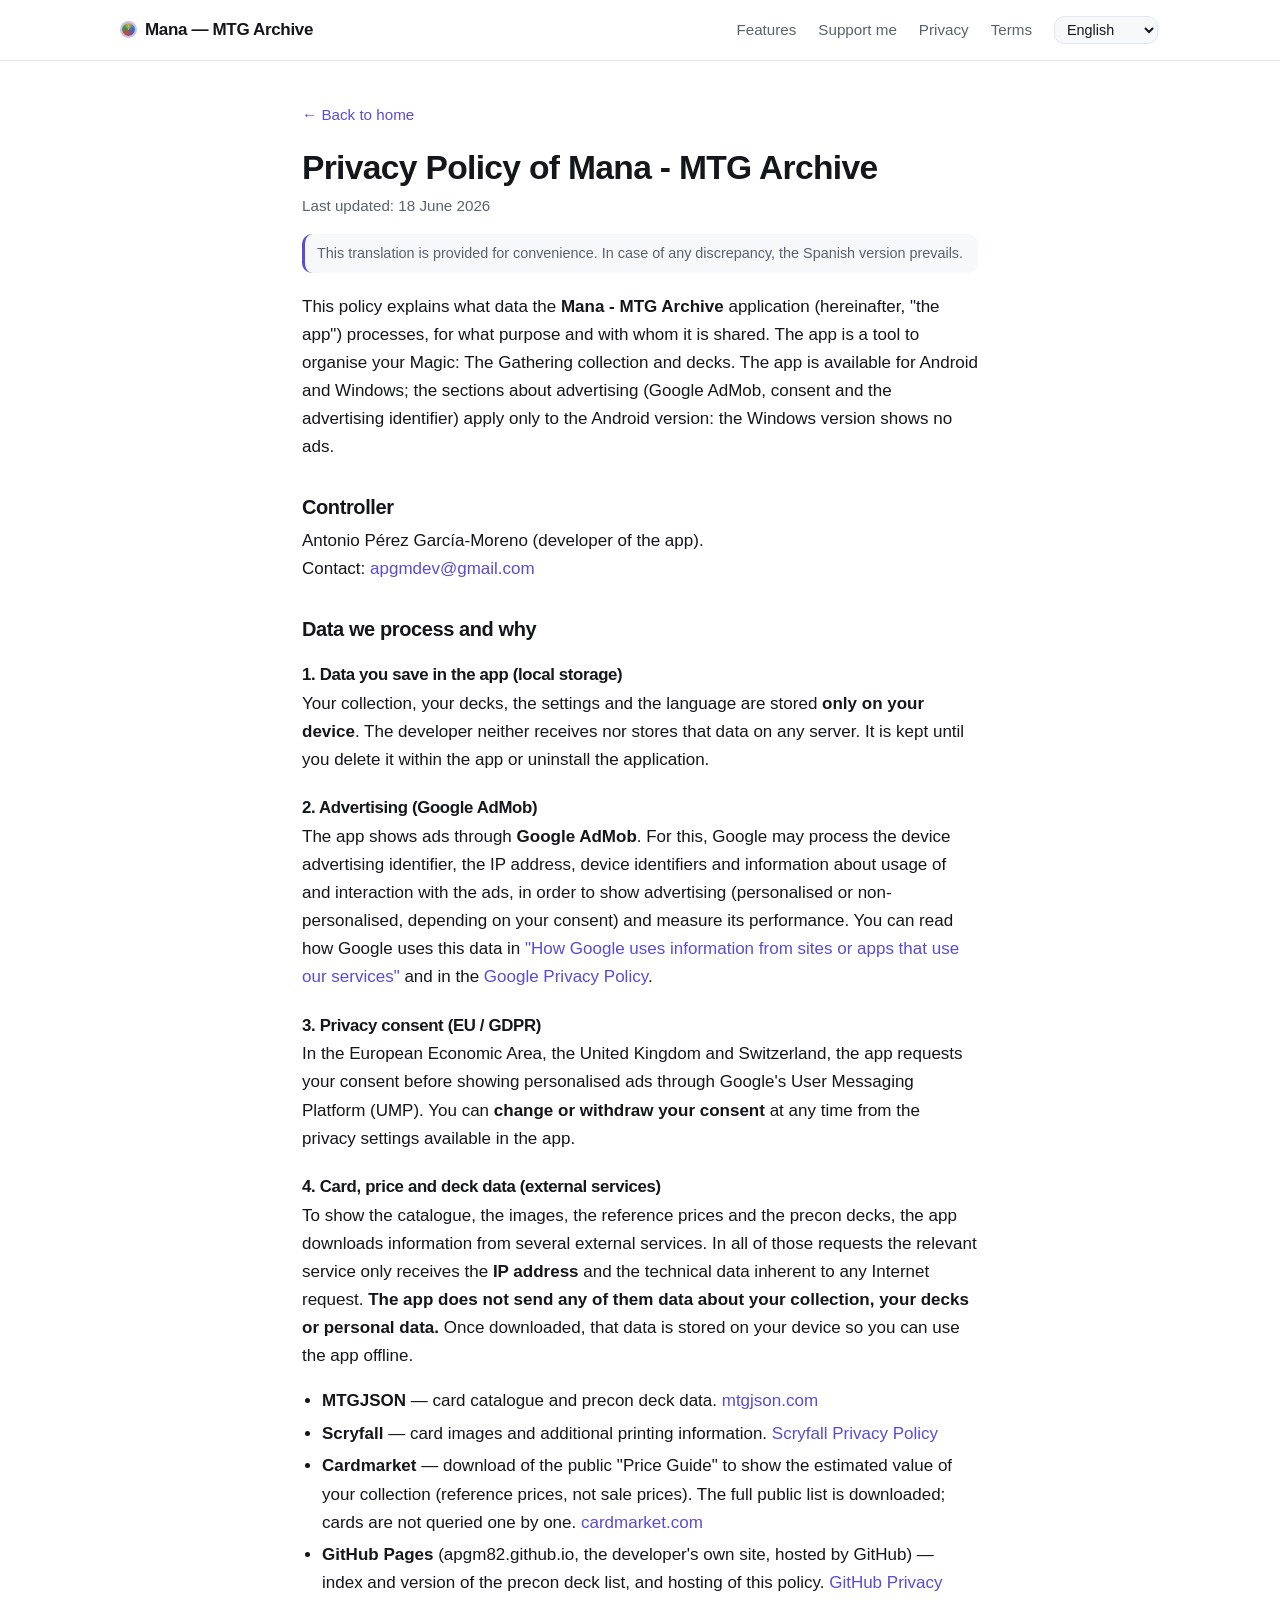
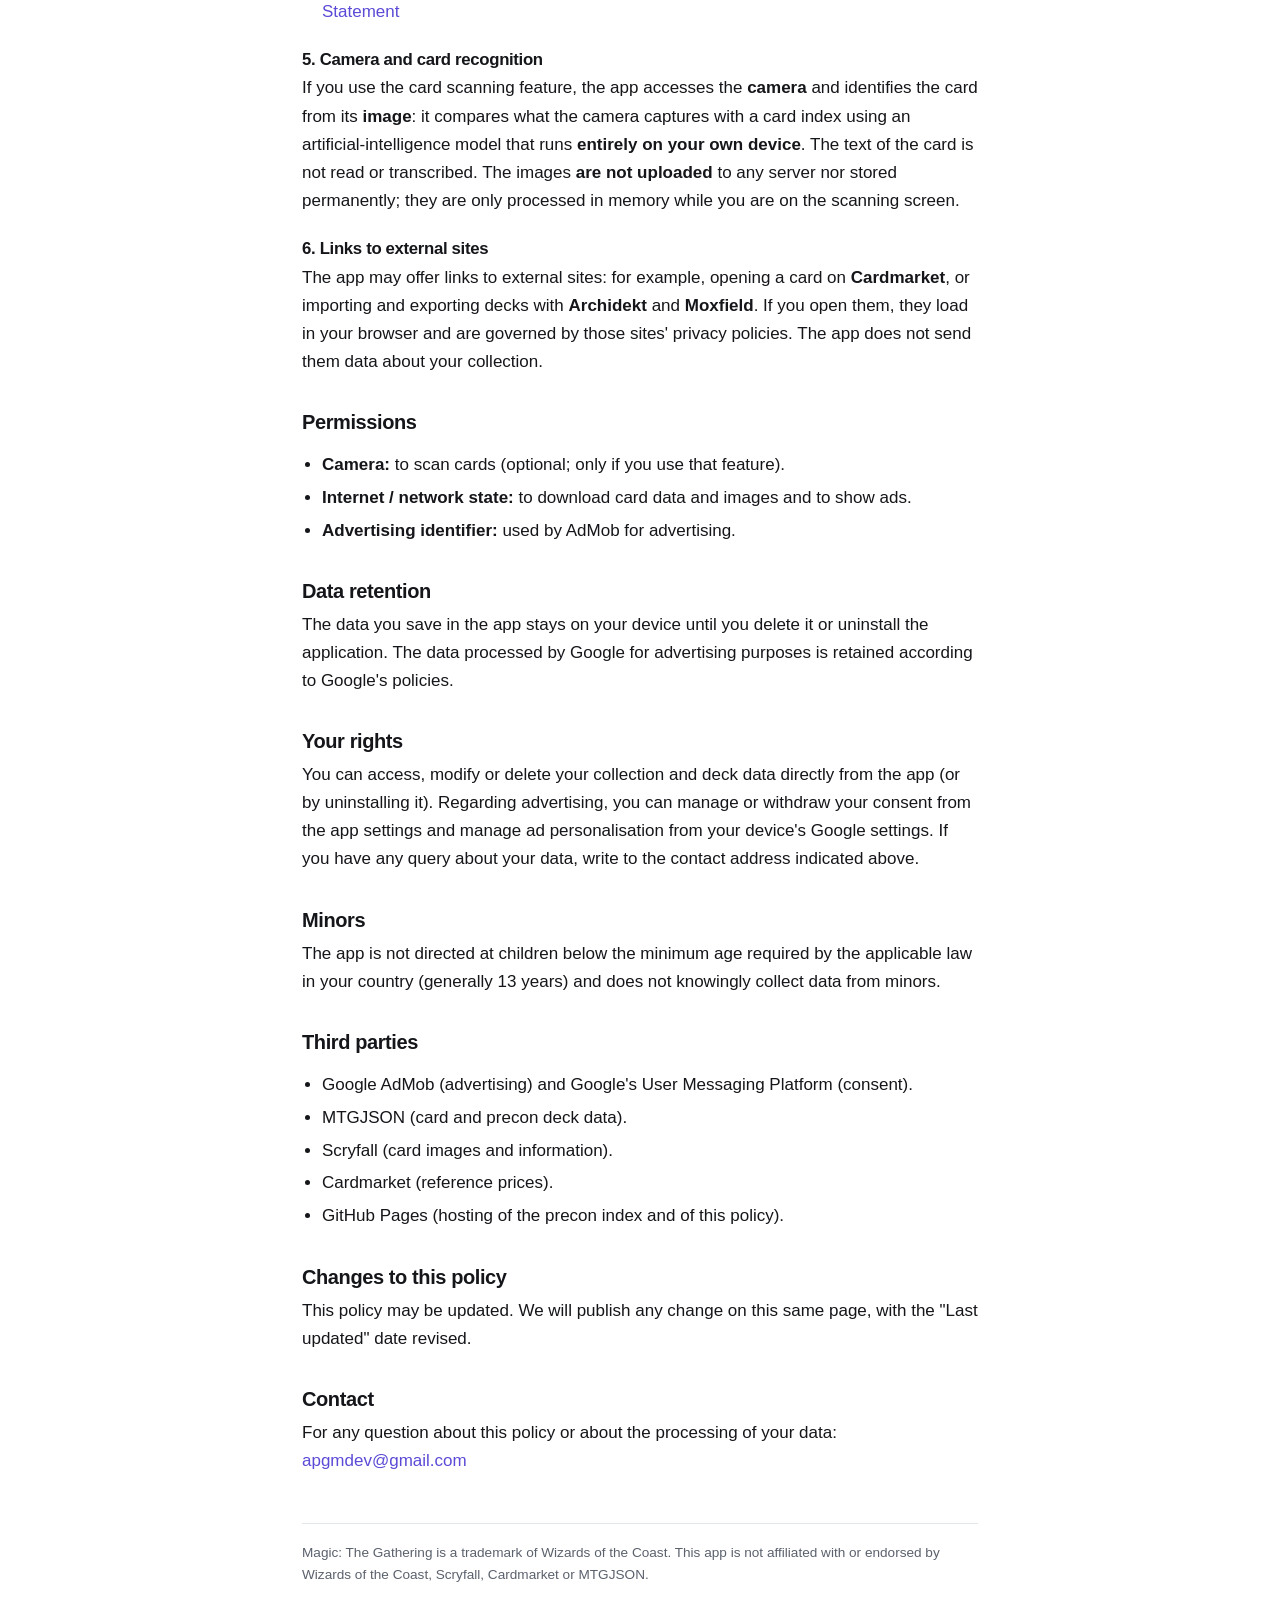
==== commit 882696af: "Actualiza terminos y privacidad" ====
--- a/privacy-policy.html
+++ b/privacy-policy.html
@@ -35,6 +35,9 @@
   Esta política explica qué datos trata la aplicación <strong>Mana - MTG Archive</strong>
   (en adelante, «la app»), con qué finalidad y con quién se comparten. La app es una
   herramienta para organizar tu colección y tus mazos de cartas de Magic: The Gathering.
+  La app está disponible para Android y Windows; los apartados sobre publicidad (Google AdMob,
+  consentimiento e identificador de publicidad) se aplican únicamente a la versión de Android:
+  la versión de Windows no muestra anuncios.
 </p>
 
 <h2 data-i18n="p.resp.h2">Responsable</h2>
--- a/styles.css
+++ b/styles.css
@@ -232,14 +232,34 @@
 .highlights b { color: var(--text); font-weight: 600; }
 .highlights .sepdot { color: var(--border); }
 
+/* ---------- Descargar ---------- */
+.download { background: var(--surface); border-bottom: 1px solid var(--border); }
+.download .container { text-align: center; padding: 64px 22px; }
+.download h2 { font-size: clamp(1.5rem, 3.4vw, 2rem); margin: 0 0 .4rem; }
+.download .download-sub { color: var(--muted); margin: 0 0 26px; font-size: 1.08rem; }
+.store-badges {
+  display: inline-flex; flex-wrap: wrap; gap: 16px 22px;
+  align-items: center; justify-content: center;
+  padding: 22px 28px;
+  background: #ffffff;
+  border: 1px solid #e6e8ee;
+  border-radius: 20px;
+  box-shadow: 0 12px 34px rgba(0,0,0,.12);
+}
+.store-badge { display: inline-flex; transition: transform .05s ease, opacity .15s ease; }
+.store-badge:hover { opacity: .9; text-decoration: none; }
+.store-badge:active { transform: translateY(1px); }
+.store-badge img { height: 54px; width: auto; display: block; }
+@media (max-width: 420px) { .store-badge img { height: 46px; } }
+
 /* ---------- Características ---------- */
 .grid {
-  display: grid;
-  grid-template-columns: repeat(3, 1fr);
+  display: flex;
+  flex-wrap: wrap;
+  justify-content: center;
   gap: 18px;
 }
-@media (max-width: 880px) { .grid { grid-template-columns: repeat(2, 1fr); } }
-@media (max-width: 560px) { .grid { grid-template-columns: 1fr; } }
+.grid .feature { flex: 1 1 280px; max-width: 340px; }
 
 .feature {
   position: relative;
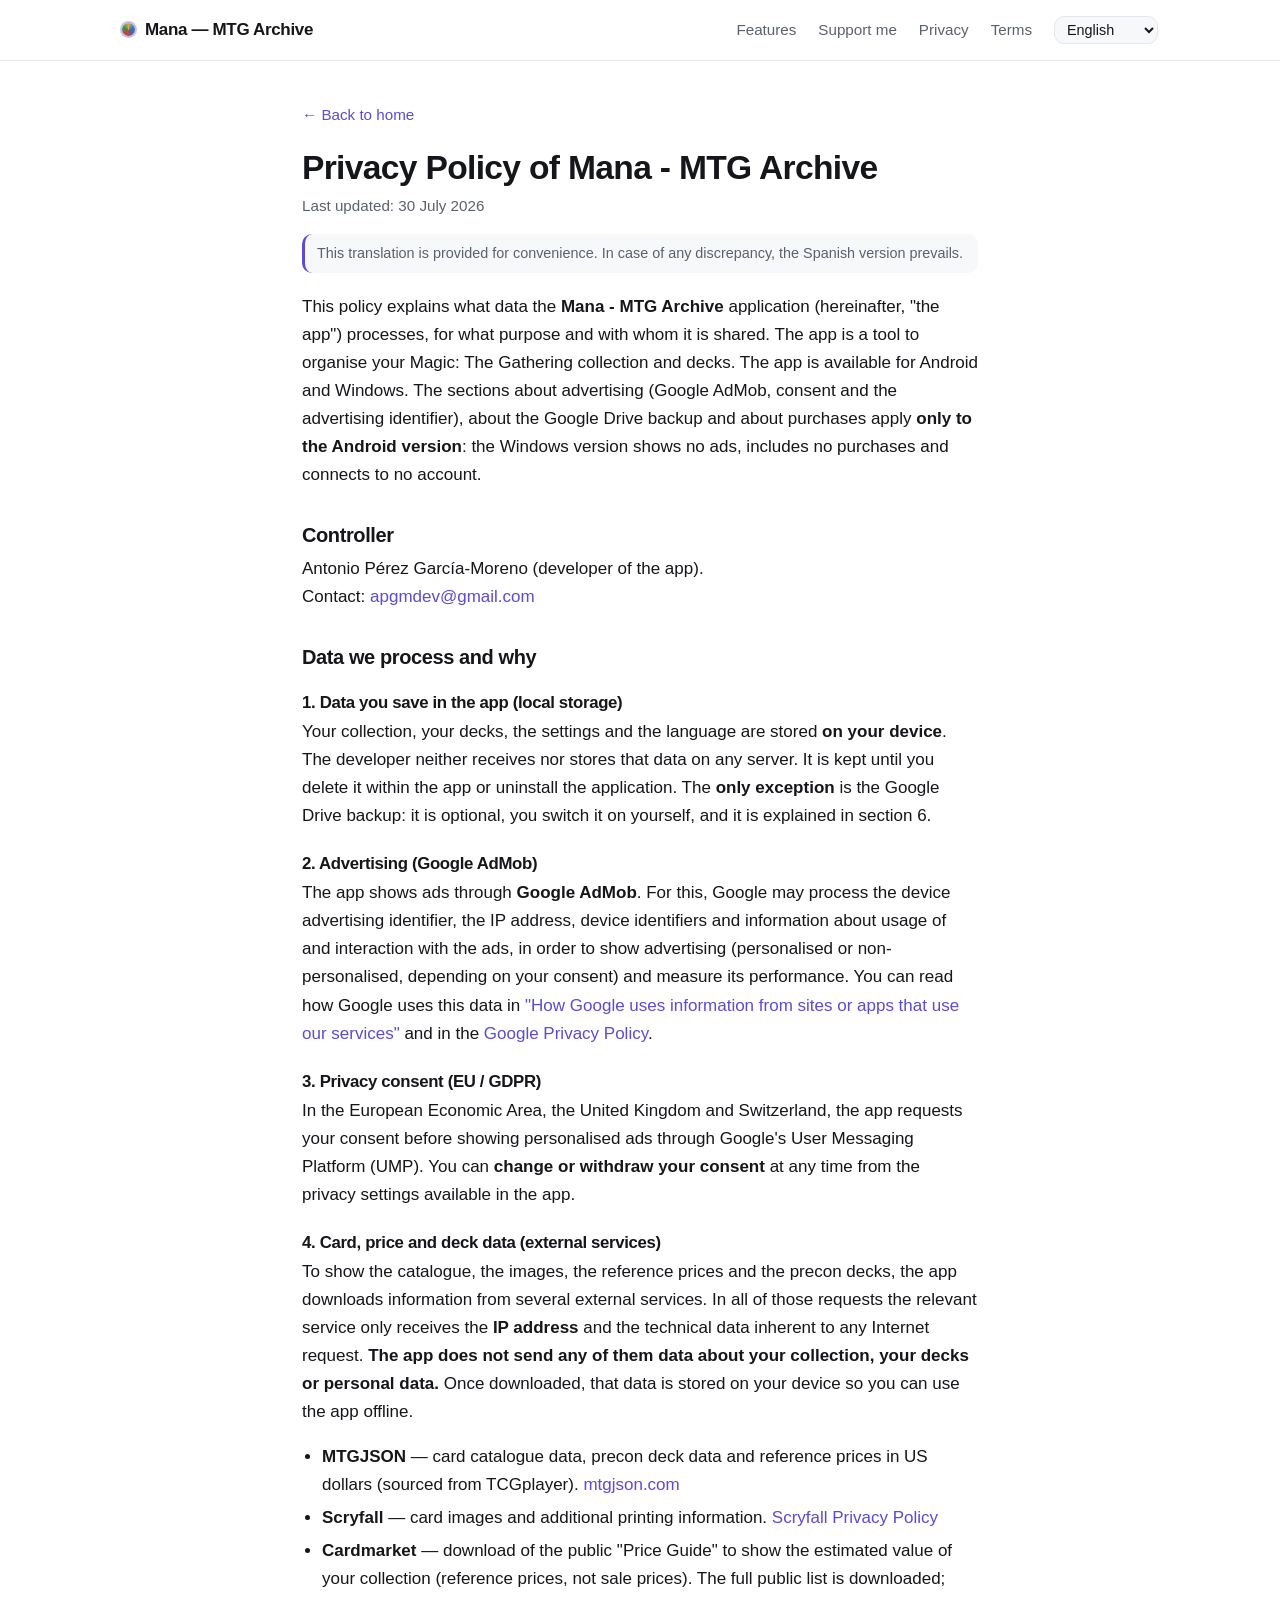
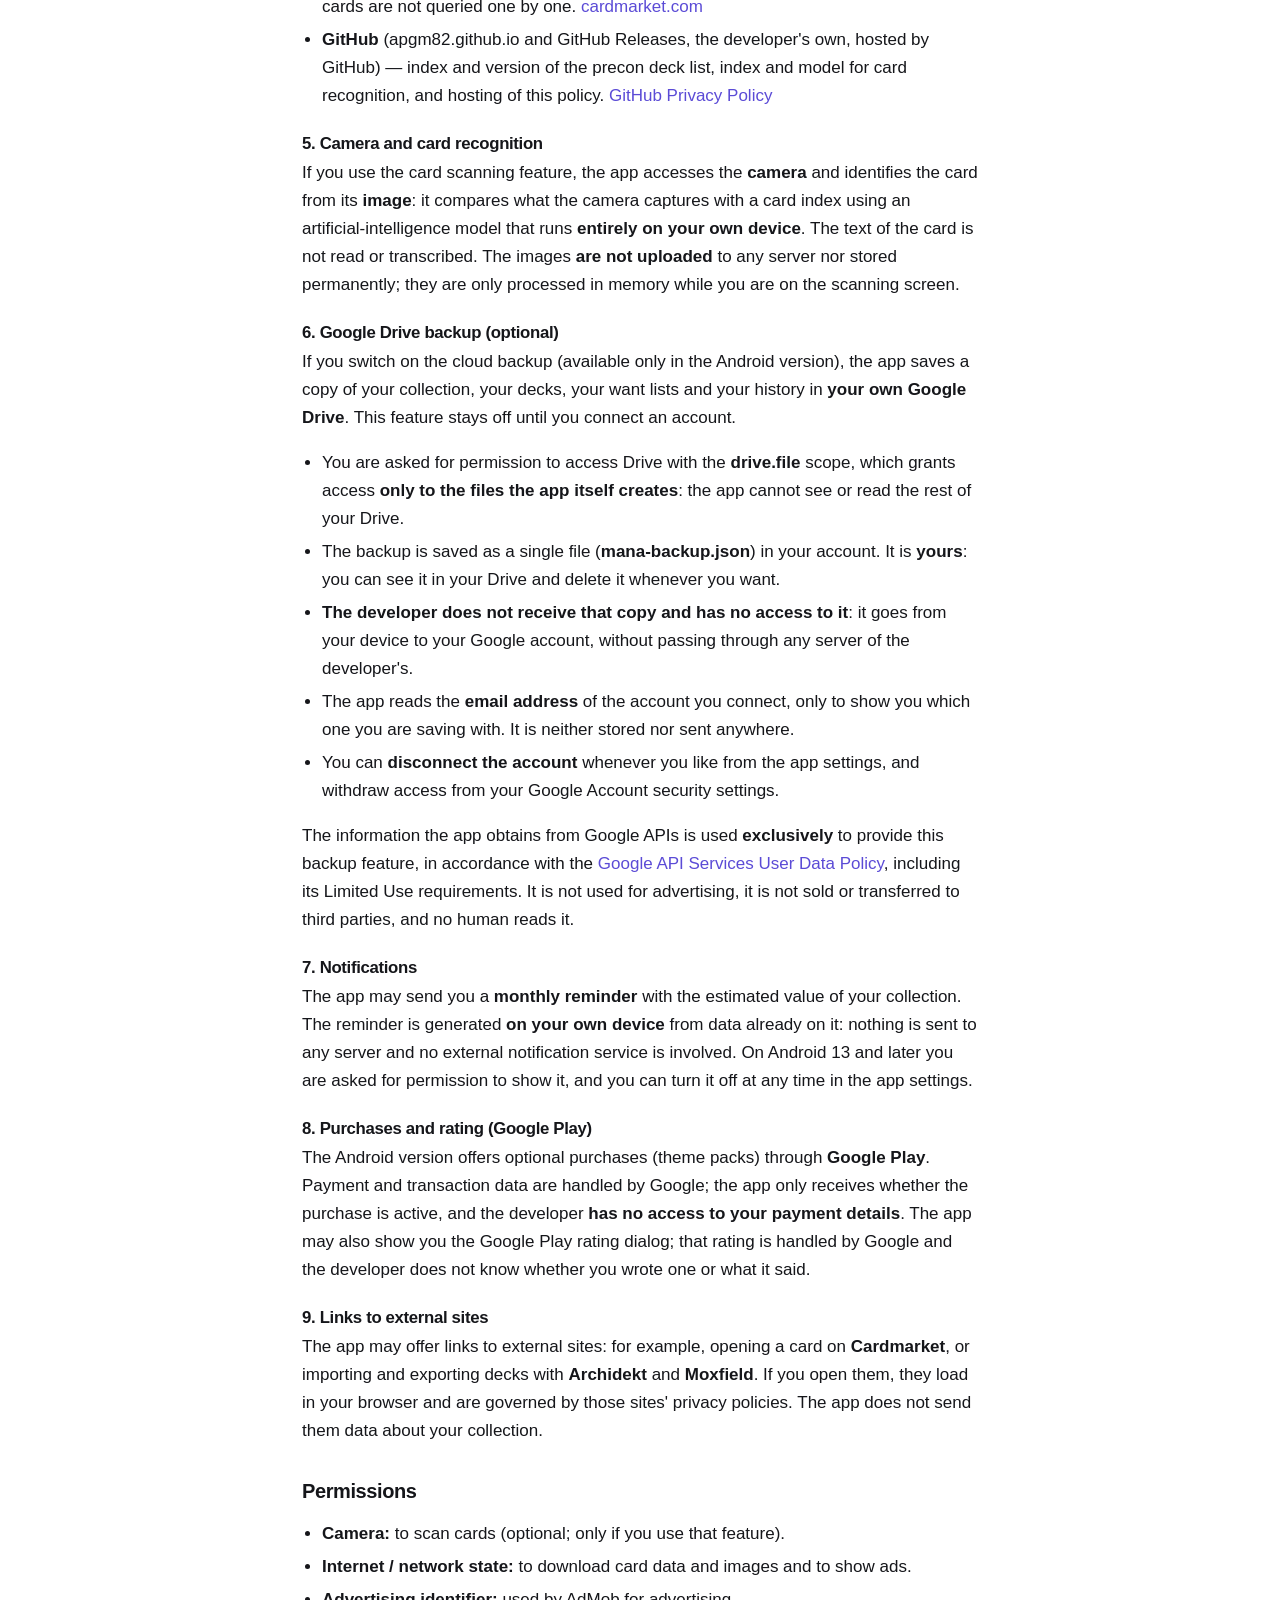
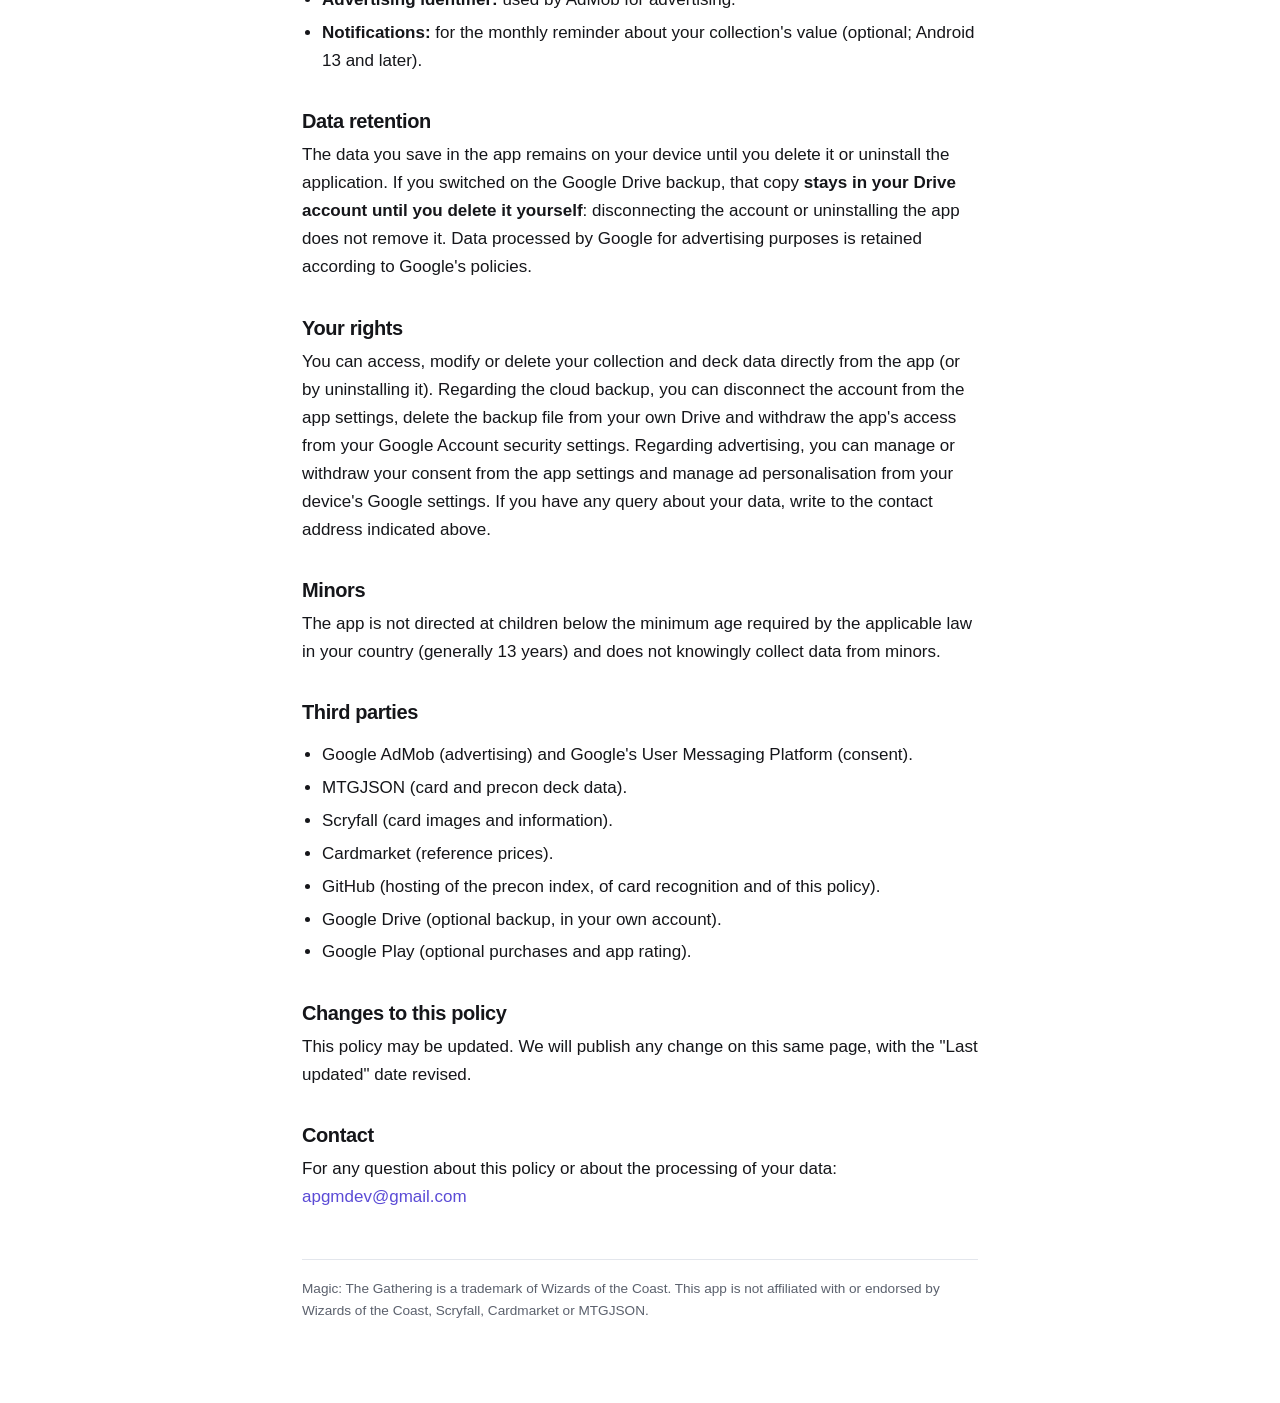
==== commit 287d04fd: "Politica y terminos: copia en Drive, notificaciones y compras La politica era del 18 de junio y se h" ====
--- a/privacy-policy.html
+++ b/privacy-policy.html
@@ -28,16 +28,17 @@
 <a class="back" href="index.html" data-i18n="back">← Volver al inicio</a>
 
 <h1 data-i18n="p.h1">Política de privacidad de Mana - MTG Archive</h1>
-<p class="updated" data-i18n="p.updated">Última actualización: 18 de junio de 2026</p>
+<p class="updated" data-i18n="p.updated">Última actualización: 30 de julio de 2026</p>
 <p class="trans-note" data-i18n="note" style="display:none"></p>
 
 <p data-i18n="p.intro">
   Esta política explica qué datos trata la aplicación <strong>Mana - MTG Archive</strong>
   (en adelante, «la app»), con qué finalidad y con quién se comparten. La app es una
   herramienta para organizar tu colección y tus mazos de cartas de Magic: The Gathering.
-  La app está disponible para Android y Windows; los apartados sobre publicidad (Google AdMob,
-  consentimiento e identificador de publicidad) se aplican únicamente a la versión de Android:
-  la versión de Windows no muestra anuncios.
+  La app está disponible para Android y Windows. Los apartados sobre publicidad (Google AdMob,
+  consentimiento e identificador de publicidad), sobre la copia de seguridad en Google Drive y
+  sobre las compras se aplican <strong>únicamente a la versión de Android</strong>: la versión de
+  Windows no muestra anuncios, no incluye compras y no se conecta a ninguna cuenta.
 </p>
 
 <h2 data-i18n="p.resp.h2">Responsable</h2>
@@ -50,9 +51,10 @@
 
 <h3 data-i18n="p.s1.h3">1. Datos que guardas en la app (almacenamiento local)</h3>
 <p data-i18n="p.s1.p">
-  Tu colección, tus mazos, los ajustes y el idioma se guardan <strong>únicamente en tu
-  dispositivo</strong>. El desarrollador no recibe ni almacena esos datos en ningún servidor.
-  Se conservan hasta que los borras dentro de la app o desinstalas la aplicación.
+  Tu colección, tus mazos, los ajustes y el idioma se guardan <strong>en tu dispositivo</strong>.
+  El desarrollador no recibe ni almacena esos datos en ningún servidor. Se conservan hasta que los
+  borras dentro de la app o desinstalas la aplicación. La <strong>única excepción</strong> es la
+  copia de seguridad en Google Drive: es opcional, la activas tú y se explica en el apartado 6.
 </p>
 
 <h3 data-i18n="p.s2.h3">2. Publicidad (Google AdMob)</h3>
@@ -87,7 +89,8 @@
 </p>
 <ul>
   <li data-i18n="p.s4.li1">
-    <strong>MTGJSON</strong> — datos del catálogo de cartas y de los mazos precon.
+    <strong>MTGJSON</strong> — datos del catálogo de cartas, de los mazos precon y precios de
+    referencia en dólares (procedentes de TCGplayer).
     <a href="https://mtgjson.com/" target="_blank" rel="noopener">mtgjson.com</a>
   </li>
   <li data-i18n="p.s4.li2">
@@ -101,8 +104,9 @@
     <a href="https://www.cardmarket.com/" target="_blank" rel="noopener">cardmarket.com</a>
   </li>
   <li data-i18n="p.s4.li4">
-    <strong>GitHub Pages</strong> (apgm82.github.io, sitio del propio desarrollador, alojado por
-    GitHub) — índice y versión de la lista de mazos precon, y alojamiento de esta misma política.
+    <strong>GitHub</strong> (apgm82.github.io y GitHub Releases, del propio desarrollador,
+    alojados por GitHub) — índice y versión de la lista de mazos precon, índice y modelo del
+    reconocimiento de cartas, y alojamiento de esta misma política.
     <a href="https://docs.github.com/en/site-policy/privacy-policies/github-general-privacy-statement" target="_blank" rel="noopener">Política de privacidad de GitHub</a>
   </li>
 </ul>
@@ -117,8 +121,64 @@
   procesan en memoria mientras estás en la pantalla de escaneo.
 </p>
 
-<h3 data-i18n="p.s6.h3">6. Enlaces a sitios externos</h3>
+<h3 data-i18n="p.s6.h3">6. Copia de seguridad en Google Drive (opcional)</h3>
 <p data-i18n="p.s6.p">
+  Si activas la copia de seguridad en la nube (disponible solo en la versión de Android), la app
+  guarda una copia de tu colección, tus mazos, tus listas de deseados y tu historial en
+  <strong>tu propio Google Drive</strong>. Esta función está desactivada mientras no conectes una
+  cuenta.
+</p>
+<ul>
+  <li data-i18n="p.s6.li1">
+    Se te pide permiso para acceder a Drive con el ámbito <strong>drive.file</strong>, que da acceso
+    <strong>únicamente a los ficheros que crea la propia app</strong>: la app no puede ver ni leer
+    el resto de tu Drive.
+  </li>
+  <li data-i18n="p.s6.li2">
+    La copia se guarda como un único fichero (<strong>mana-backup.json</strong>) en tu cuenta. Es
+    <strong>tuyo</strong>: lo ves en tu Drive y puedes borrarlo cuando quieras.
+  </li>
+  <li data-i18n="p.s6.li3">
+    <strong>El desarrollador no recibe esa copia ni tiene acceso a ella</strong>: va de tu
+    dispositivo a tu cuenta de Google, sin pasar por ningún servidor propio.
+  </li>
+  <li data-i18n="p.s6.li4">
+    La app lee la <strong>dirección de correo</strong> de la cuenta que conectas, solo para
+    mostrarte con cuál estás guardando. No se almacena ni se envía a ningún sitio.
+  </li>
+  <li data-i18n="p.s6.li5">
+    Puedes <strong>desconectar la cuenta</strong> cuando quieras desde los ajustes de la app, y
+    retirar el acceso desde la configuración de seguridad de tu cuenta de Google.
+  </li>
+</ul>
+<p data-i18n="p.s6.limited">
+  La información que la app obtiene de las API de Google se usa <strong>exclusivamente</strong> para
+  prestar esta función de copia de seguridad, conforme a la
+  <a href="https://developers.google.com/terms/api-services-user-data-policy" target="_blank" rel="noopener">Política
+  de Datos de Usuario de los Servicios de API de Google</a>, incluidos sus requisitos de Uso Limitado.
+  No se usa con fines publicitarios, no se vende ni se cede a terceros, y ninguna persona la lee.
+</p>
+
+<h3 data-i18n="p.s7.h3">7. Notificaciones</h3>
+<p data-i18n="p.s7.p">
+  La app puede enviarte un <strong>aviso mensual</strong> con el valor estimado de tu colección. El
+  aviso se genera <strong>en tu propio dispositivo</strong> a partir de datos que ya están en él: no
+  se envía nada a ningún servidor ni interviene ningún servicio externo de notificaciones. En
+  Android 13 y posteriores se te pide permiso para mostrarlo, y puedes desactivarlo en cualquier
+  momento desde los ajustes de la app.
+</p>
+
+<h3 data-i18n="p.s8.h3">8. Compras y valoración (Google Play)</h3>
+<p data-i18n="p.s8.p">
+  La versión de Android ofrece compras opcionales (packs de temas) a través de
+  <strong>Google Play</strong>. El pago y los datos de la transacción los trata Google; la app solo
+  recibe si la compra está activa o no, y el desarrollador <strong>no accede a tus datos de
+  pago</strong>. La app también puede mostrarte la ventana de valoración de Google Play; esa
+  valoración la gestiona Google y el desarrollador no sabe si la has escrito ni qué has puesto.
+</p>
+
+<h3 data-i18n="p.s9.h3">9. Enlaces a sitios externos</h3>
+<p data-i18n="p.s9.p">
   La app puede ofrecer enlaces a sitios externos: por ejemplo, abrir una carta en
   <strong>Cardmarket</strong>, o importar y exportar mazos con <strong>Archidekt</strong> y
   <strong>Moxfield</strong>. Si los abres, se cargan en tu navegador y se rigen por las políticas de
@@ -130,19 +190,25 @@
   <li data-i18n="p.perm.li1"><strong>Cámara:</strong> para escanear cartas (opcional; solo si usas esa función).</li>
   <li data-i18n="p.perm.li2"><strong>Internet / estado de red:</strong> para descargar datos e imágenes de cartas y mostrar anuncios.</li>
   <li data-i18n="p.perm.li3"><strong>Identificador de publicidad:</strong> usado por AdMob para la publicidad.</li>
+  <li data-i18n="p.perm.li4"><strong>Notificaciones:</strong> para el aviso mensual del valor de tu colección (opcional; Android 13 y posteriores).</li>
 </ul>
 
 <h2 data-i18n="p.ret.h2">Conservación de los datos</h2>
 <p data-i18n="p.ret.p">
   Los datos que guardas en la app permanecen en tu dispositivo hasta que los elimines o
-  desinstales la aplicación. Los datos tratados por Google con fines publicitarios se conservan
-  según las políticas de Google.
+  desinstales la aplicación. Si activaste la copia de seguridad en Google Drive, esa copia
+  <strong>permanece en tu cuenta de Drive hasta que la borres tú</strong>: desconectar la cuenta o
+  desinstalar la app no la elimina. Los datos tratados por Google con fines publicitarios se
+  conservan según las políticas de Google.
 </p>
 
 <h2 data-i18n="p.rights.h2">Tus derechos</h2>
 <p data-i18n="p.rights.p">
   Puedes acceder, modificar o borrar los datos de tu colección y mazos directamente desde la app
-  (o desinstalándola). Respecto a la publicidad, puedes gestionar o retirar tu consentimiento
+  (o desinstalándola). Respecto a la copia en la nube, puedes desconectar la cuenta desde los
+  ajustes de la app, borrar el fichero de copia desde tu propio Drive y retirar el acceso de la app
+  desde la configuración de seguridad de tu cuenta de Google. Respecto a la publicidad, puedes
+  gestionar o retirar tu consentimiento
   desde los ajustes de la app y administrar la personalización de anuncios desde la configuración
   de Google de tu dispositivo. Si tienes cualquier consulta sobre tus datos, escribe a la
   dirección de contacto indicada arriba.
@@ -160,7 +226,9 @@
   <li data-i18n="p.third.li2">MTGJSON (datos de cartas y mazos precon).</li>
   <li data-i18n="p.third.li3">Scryfall (imágenes e información de cartas).</li>
   <li data-i18n="p.third.li4">Cardmarket (precios de referencia).</li>
-  <li data-i18n="p.third.li5">GitHub Pages (alojamiento del índice de precons y de esta política).</li>
+  <li data-i18n="p.third.li5">GitHub (alojamiento del índice de precons, del reconocimiento de cartas y de esta política).</li>
+  <li data-i18n="p.third.li6">Google Drive (copia de seguridad opcional, en tu propia cuenta).</li>
+  <li data-i18n="p.third.li7">Google Play (compras opcionales y valoración de la app).</li>
 </ul>
 
 <h2 data-i18n="p.changes.h2">Cambios en esta política</h2>
--- a/styles.css
+++ b/styles.css
@@ -252,6 +252,31 @@
 .store-badge img { height: 54px; width: auto; display: block; }
 @media (max-width: 420px) { .store-badge img { height: 46px; } }
 
+/* ---------- Vídeo ---------- */
+.video .container { text-align: center; }
+.video .lead { margin-left: auto; margin-right: auto; }
+.video-frame {
+  position: relative;
+  width: 100%;
+  max-width: 860px;
+  margin: 8px auto 0;
+  aspect-ratio: 16 / 9;
+  border-radius: 20px;
+  overflow: hidden;
+  border: 1px solid var(--border);
+  box-shadow: 0 18px 46px rgba(0,0,0,.18);
+  background: #000;
+}
+.video-frame iframe {
+  position: absolute; inset: 0;
+  width: 100%; height: 100%; border: 0;
+}
+/* Vídeo vertical (grabación de móvil): marco estrecho tipo teléfono */
+.video-frame--portrait {
+  max-width: 340px;
+  aspect-ratio: 9 / 16;
+}
+
 /* ---------- Características ---------- */
 .grid {
   display: flex;
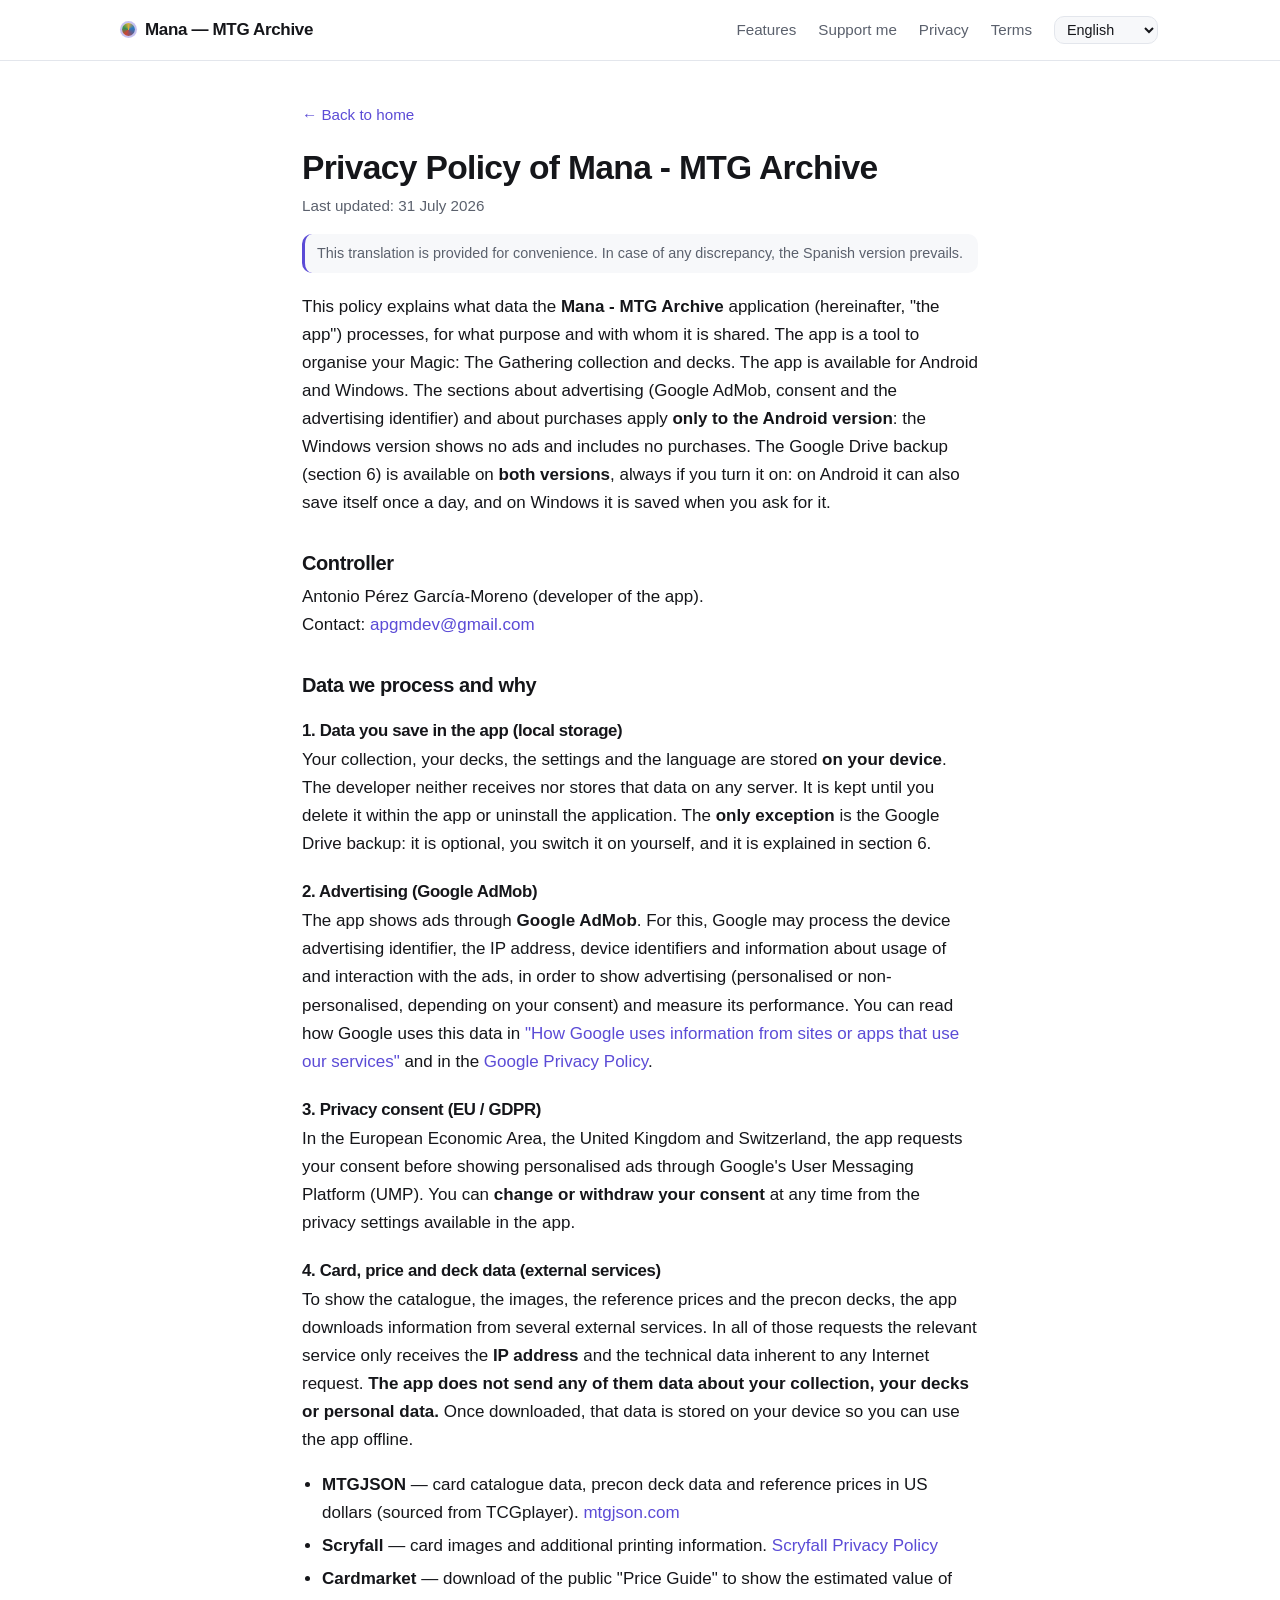
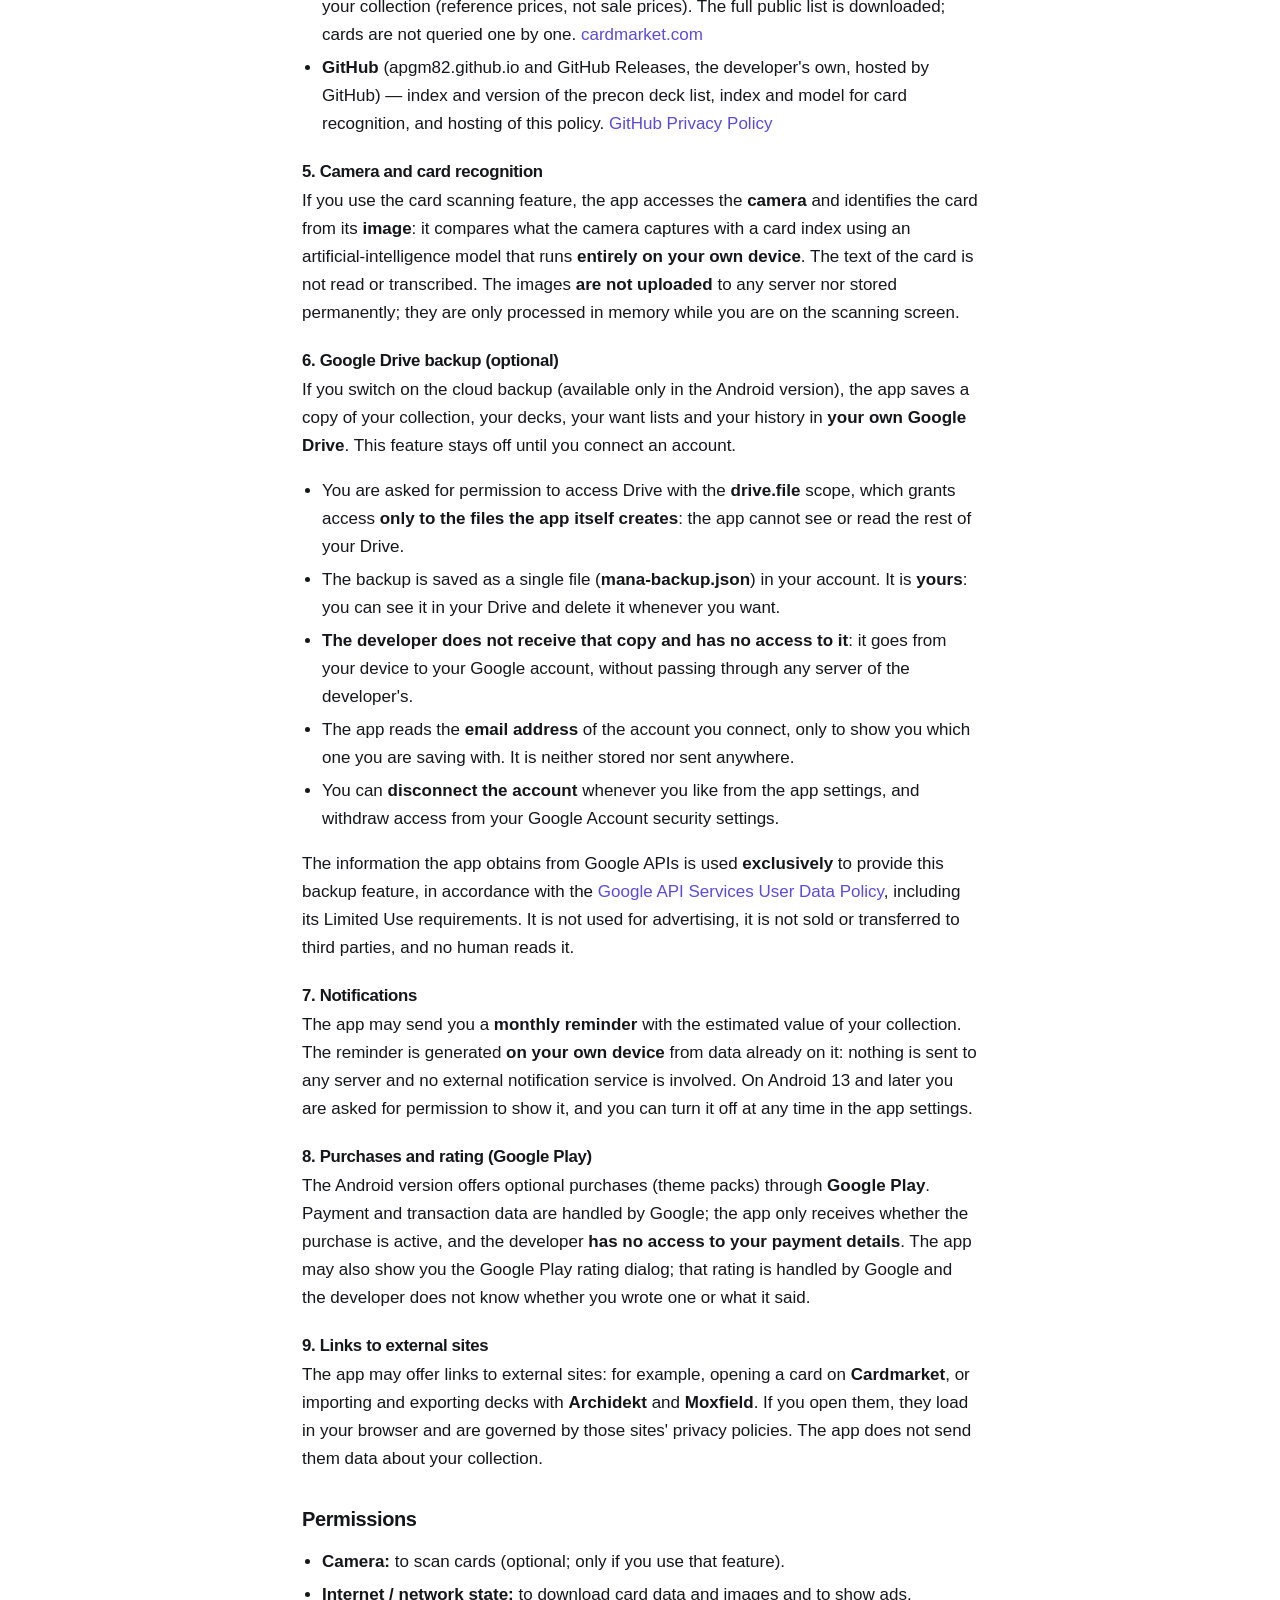
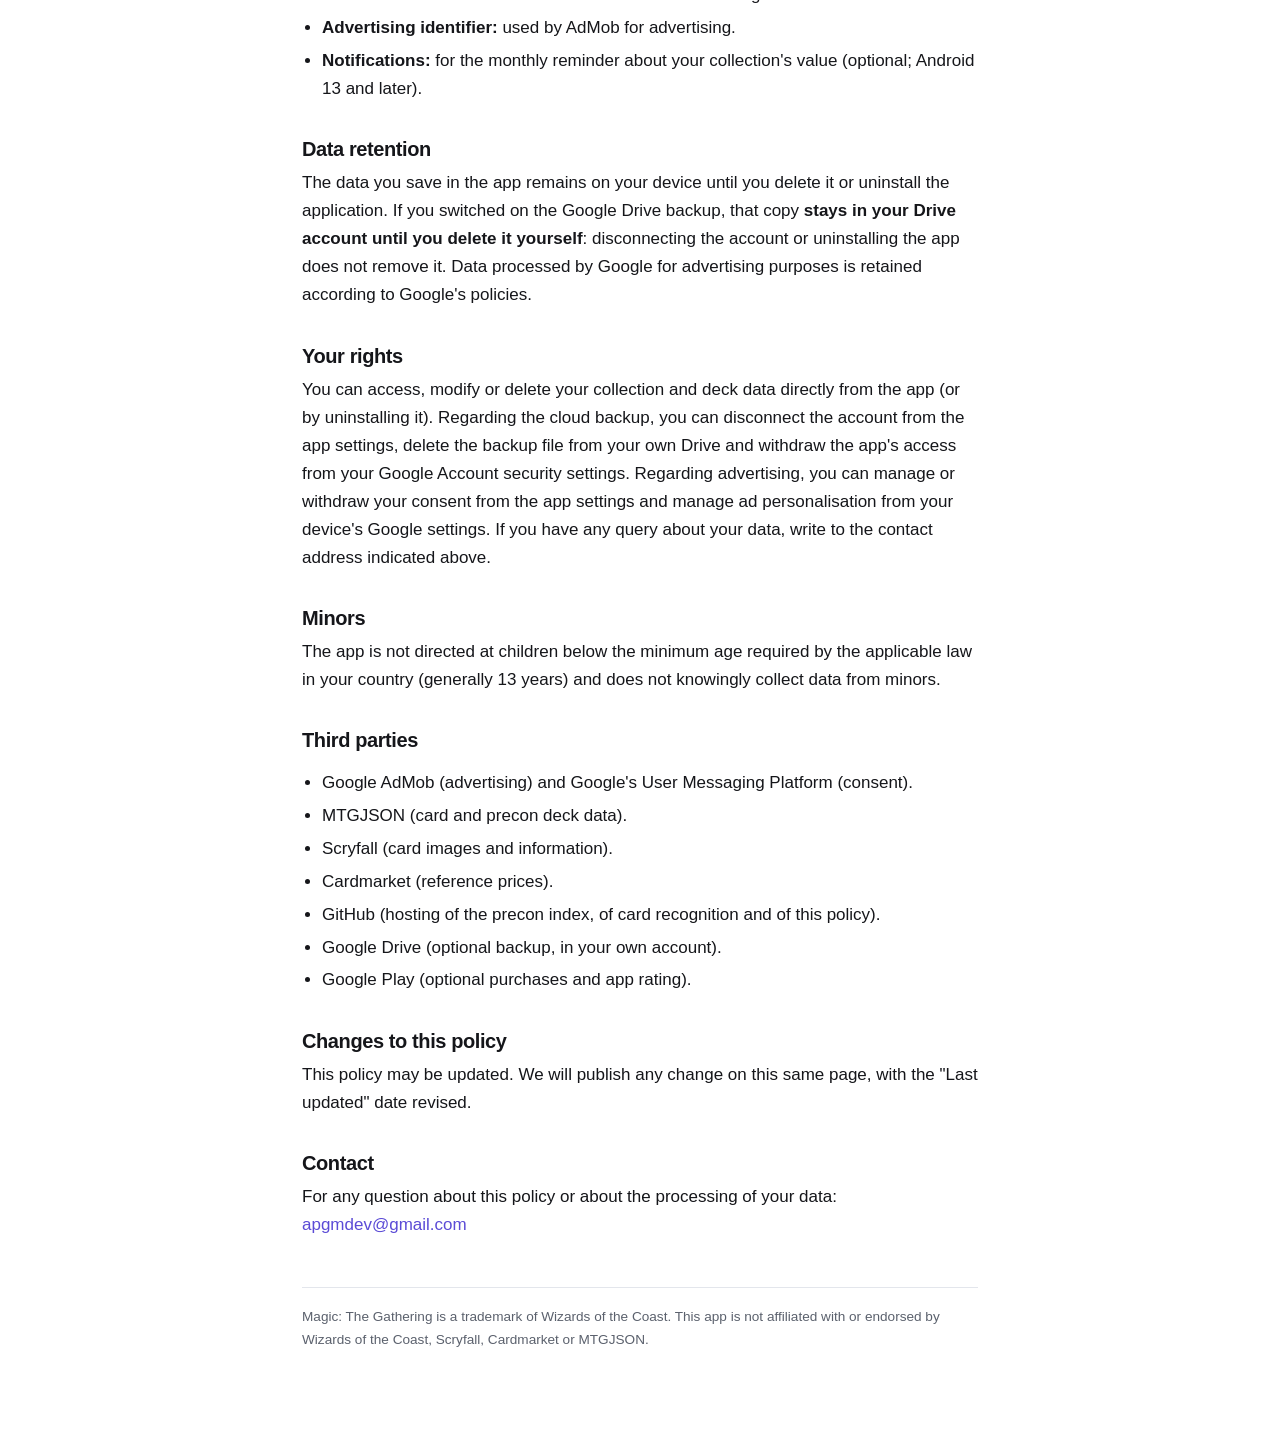
==== commit 28645b34: "La copia en Google Drive ya esta tambien en Windows La politica y los terminos decian que la copia e" ====
--- a/privacy-policy.html
+++ b/privacy-policy.html
@@ -28,7 +28,7 @@
 <a class="back" href="index.html" data-i18n="back">← Volver al inicio</a>
 
 <h1 data-i18n="p.h1">Política de privacidad de Mana - MTG Archive</h1>
-<p class="updated" data-i18n="p.updated">Última actualización: 30 de julio de 2026</p>
+<p class="updated" data-i18n="p.updated">Última actualización: 31 de julio de 2026</p>
 <p class="trans-note" data-i18n="note" style="display:none"></p>
 
 <p data-i18n="p.intro">
@@ -36,9 +36,11 @@
   (en adelante, «la app»), con qué finalidad y con quién se comparten. La app es una
   herramienta para organizar tu colección y tus mazos de cartas de Magic: The Gathering.
   La app está disponible para Android y Windows. Los apartados sobre publicidad (Google AdMob,
-  consentimiento e identificador de publicidad), sobre la copia de seguridad en Google Drive y
-  sobre las compras se aplican <strong>únicamente a la versión de Android</strong>: la versión de
-  Windows no muestra anuncios, no incluye compras y no se conecta a ninguna cuenta.
+  consentimiento e identificador de publicidad) y sobre las compras se aplican
+  <strong>únicamente a la versión de Android</strong>: la versión de Windows no muestra anuncios
+  y no incluye compras. La copia de seguridad en Google Drive (apartado 6) está disponible en
+  <strong>ambas versiones</strong>, siempre que tú la actives: en Android puede además guardarse
+  sola una vez al día, y en Windows se guarda cuando tú lo pides.
 </p>
 
 <h2 data-i18n="p.resp.h2">Responsable</h2>
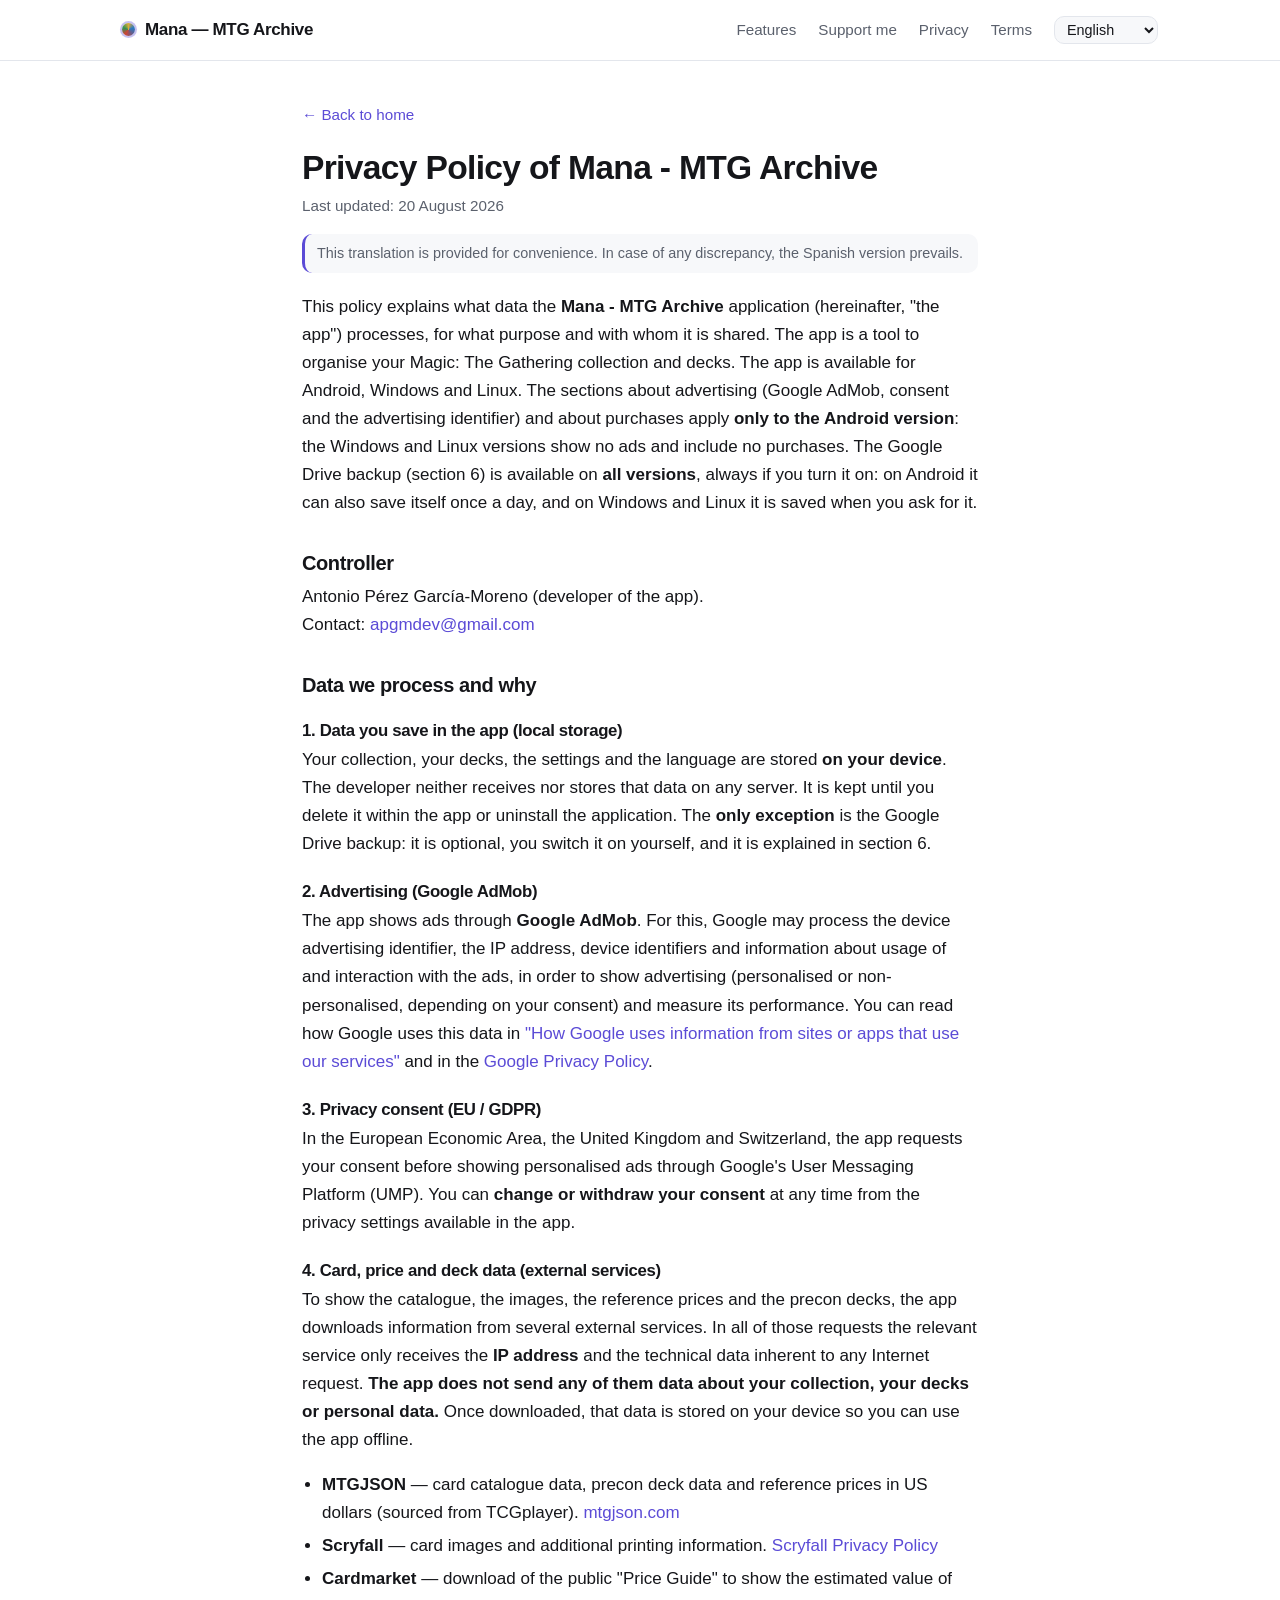
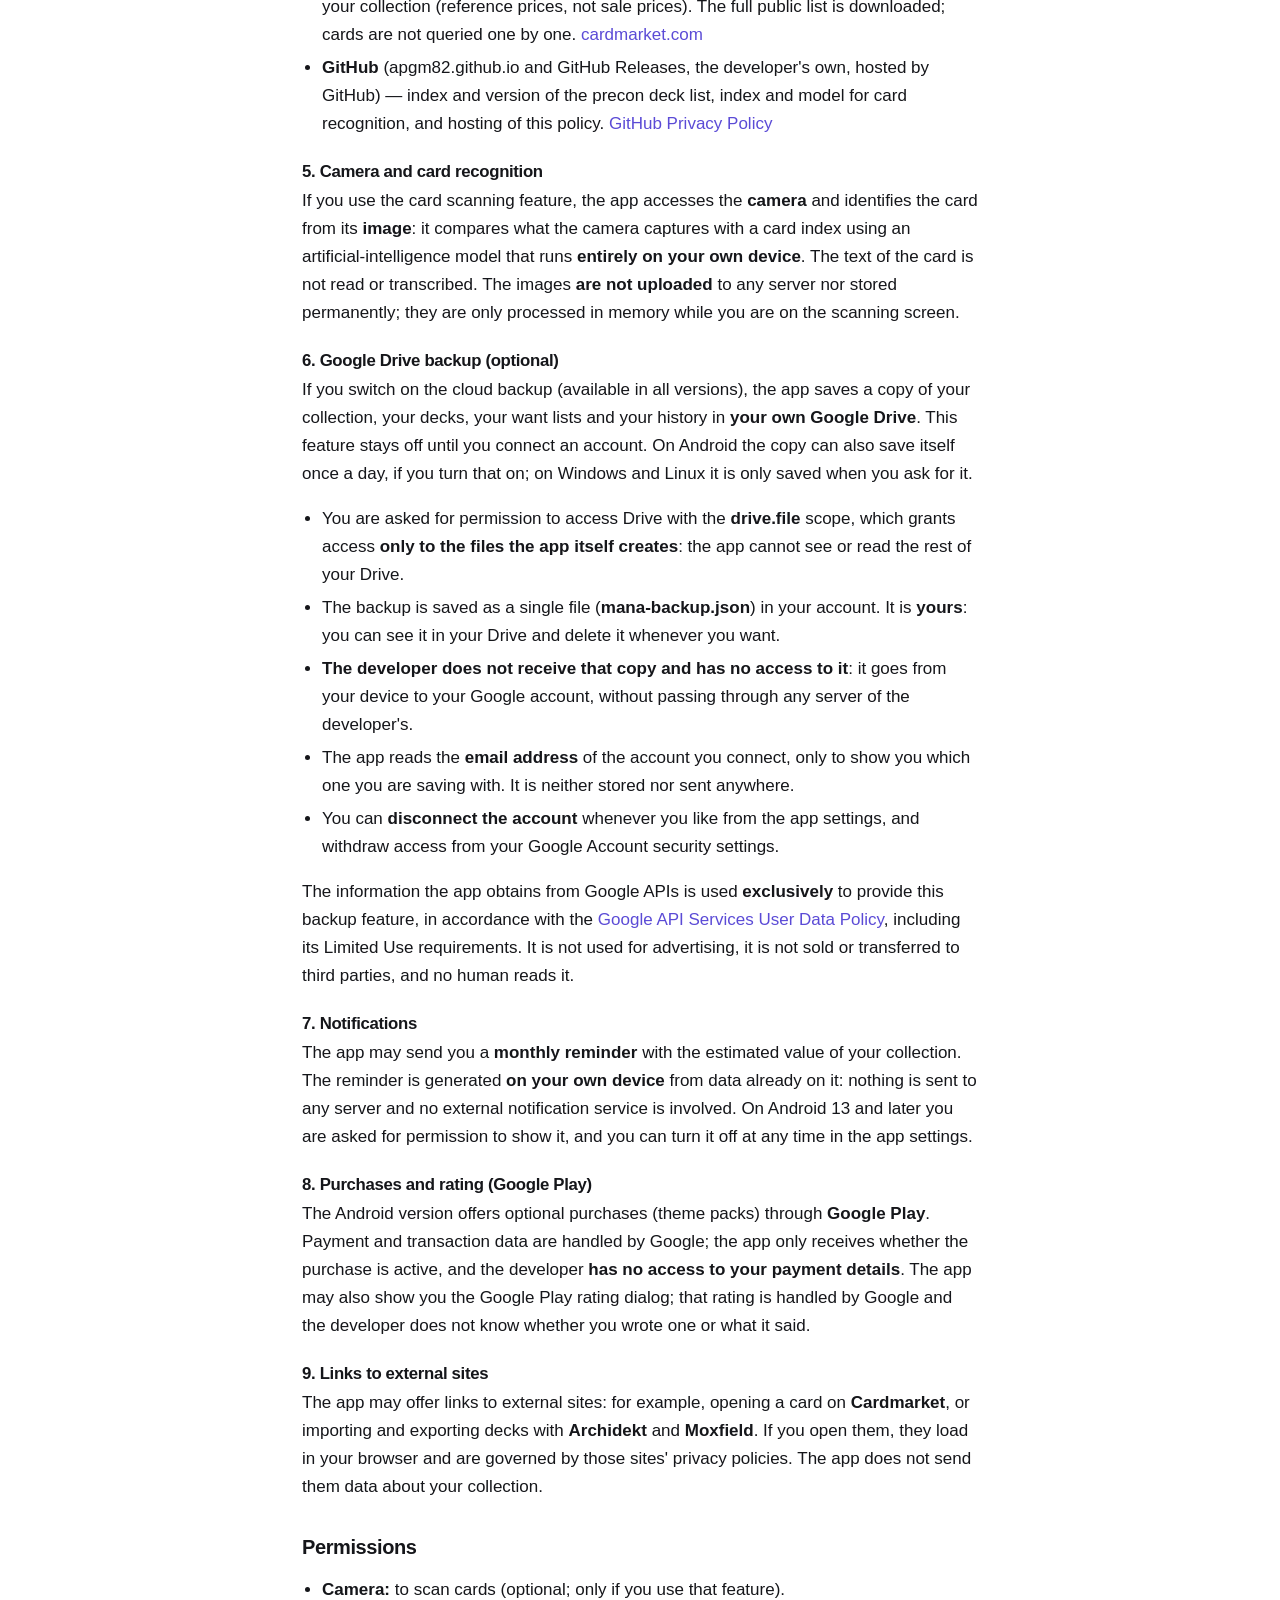
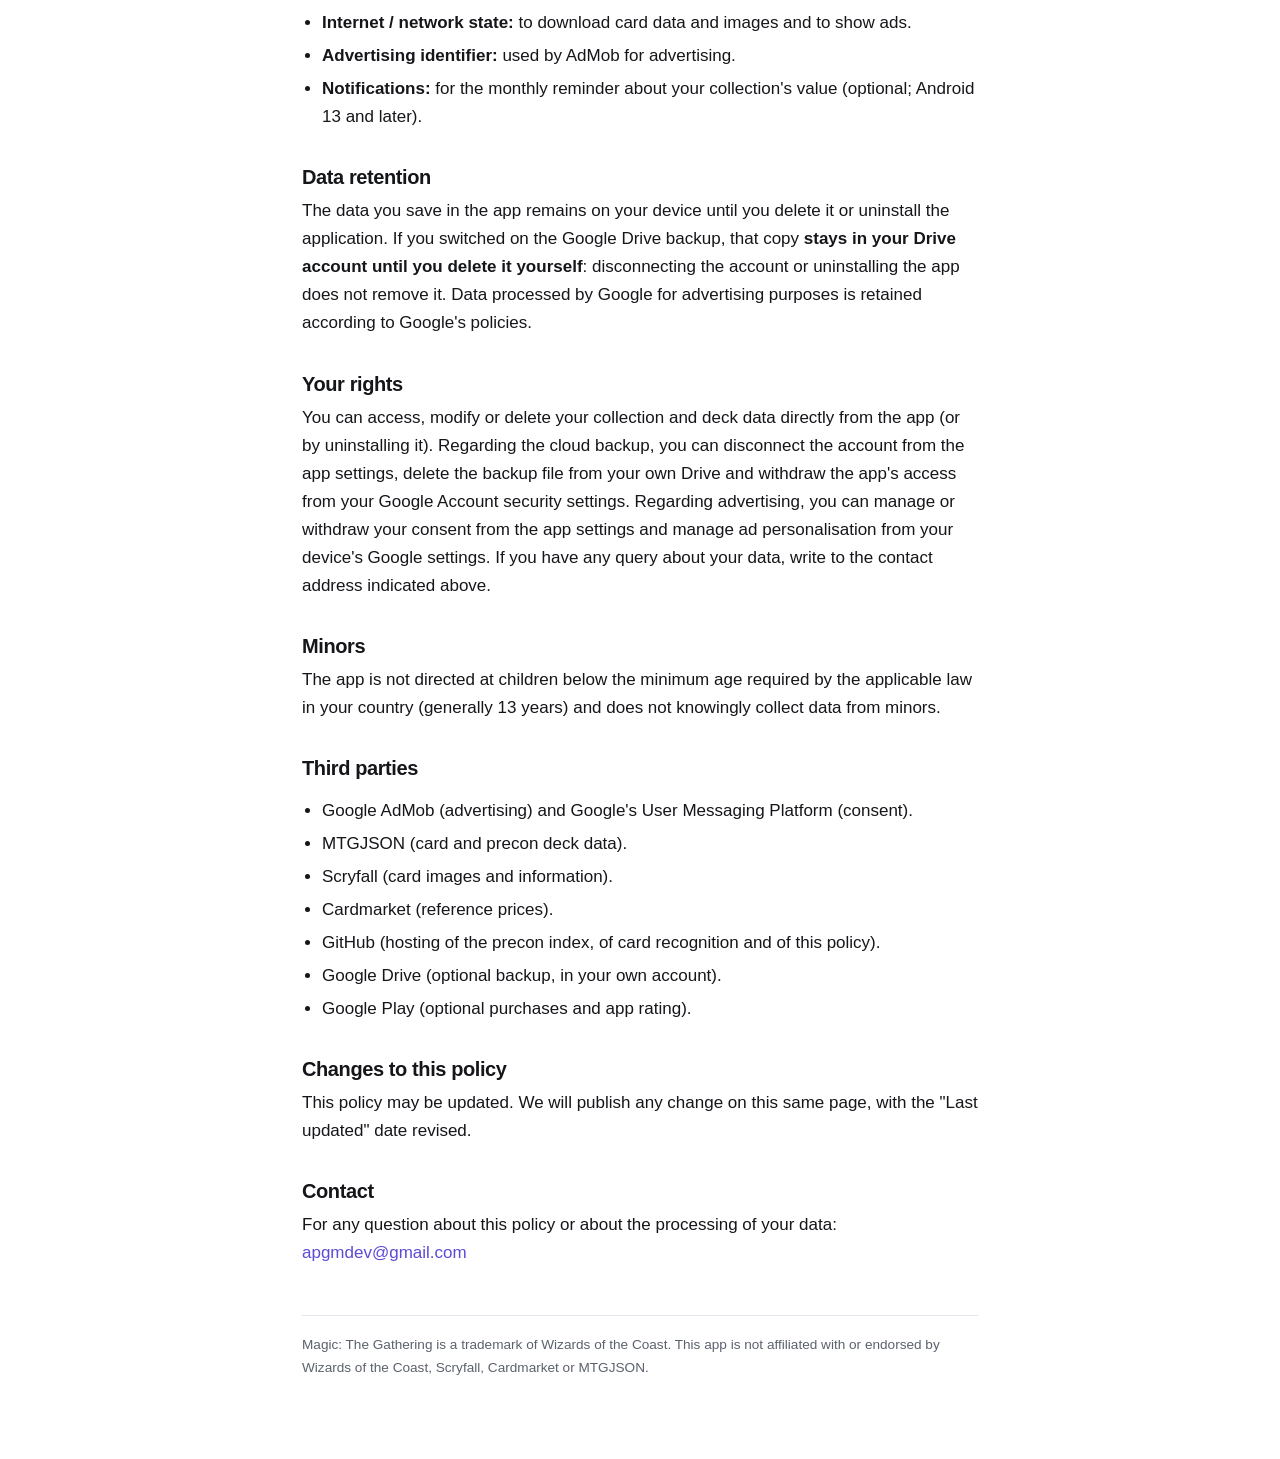
==== commit 29db2ec3: "Terminos y politica: la nube esta en las tres plataformas, el guardado automatico solo en Android La" ====
--- a/privacy-policy.html
+++ b/privacy-policy.html
@@ -28,19 +28,19 @@
 <a class="back" href="index.html" data-i18n="back">← Volver al inicio</a>
 
 <h1 data-i18n="p.h1">Política de privacidad de Mana - MTG Archive</h1>
-<p class="updated" data-i18n="p.updated">Última actualización: 31 de julio de 2026</p>
+<p class="updated" data-i18n="p.updated">Última actualización: 20 de agosto de 2026</p>
 <p class="trans-note" data-i18n="note" style="display:none"></p>
 
 <p data-i18n="p.intro">
   Esta política explica qué datos trata la aplicación <strong>Mana - MTG Archive</strong>
   (en adelante, «la app»), con qué finalidad y con quién se comparten. La app es una
   herramienta para organizar tu colección y tus mazos de cartas de Magic: The Gathering.
-  La app está disponible para Android y Windows. Los apartados sobre publicidad (Google AdMob,
+  La app está disponible para Android, Windows y Linux. Los apartados sobre publicidad (Google AdMob,
   consentimiento e identificador de publicidad) y sobre las compras se aplican
-  <strong>únicamente a la versión de Android</strong>: la versión de Windows no muestra anuncios
-  y no incluye compras. La copia de seguridad en Google Drive (apartado 6) está disponible en
-  <strong>ambas versiones</strong>, siempre que tú la actives: en Android puede además guardarse
-  sola una vez al día, y en Windows se guarda cuando tú lo pides.
+  <strong>únicamente a la versión de Android</strong>: las versiones de Windows y Linux no muestran anuncios
+  y no incluyen compras. La copia de seguridad en Google Drive (apartado 6) está disponible en
+  <strong>todas las versiones</strong>, siempre que tú la actives: en Android puede además guardarse
+  sola una vez al día, y en Windows y Linux se guarda cuando tú lo pides.
 </p>
 
 <h2 data-i18n="p.resp.h2">Responsable</h2>
@@ -125,10 +125,11 @@
 
 <h3 data-i18n="p.s6.h3">6. Copia de seguridad en Google Drive (opcional)</h3>
 <p data-i18n="p.s6.p">
-  Si activas la copia de seguridad en la nube (disponible solo en la versión de Android), la app
+  Si activas la copia de seguridad en la nube (disponible en todas las versiones), la app
   guarda una copia de tu colección, tus mazos, tus listas de deseados y tu historial en
   <strong>tu propio Google Drive</strong>. Esta función está desactivada mientras no conectes una
-  cuenta.
+  cuenta. En Android la copia puede además guardarse sola una vez al día, si lo activas;
+  en Windows y en Linux se guarda solo cuando tú lo pides.
 </p>
 <ul>
   <li data-i18n="p.s6.li1">
--- a/styles.css
+++ b/styles.css
@@ -250,6 +250,10 @@
 .store-badge:hover { opacity: .9; text-decoration: none; }
 .store-badge:active { transform: translateY(1px); }
 .store-badge img { height: 54px; width: auto; display: block; }
+/* Linux no tiene insignia oficial de tienda: va como botón, y debajo la nota de que está en
+   pruebas (el escáner por cámara no se ha podido verificar en esa plataforma). */
+.download-linux { margin: 28px 0 12px; }
+.download-note { color: var(--muted); font-size: .95rem; line-height: 1.5; max-width: 52ch; margin: 0 auto; }
 @media (max-width: 420px) { .store-badge img { height: 46px; } }
 
 /* ---------- Vídeo ---------- */
